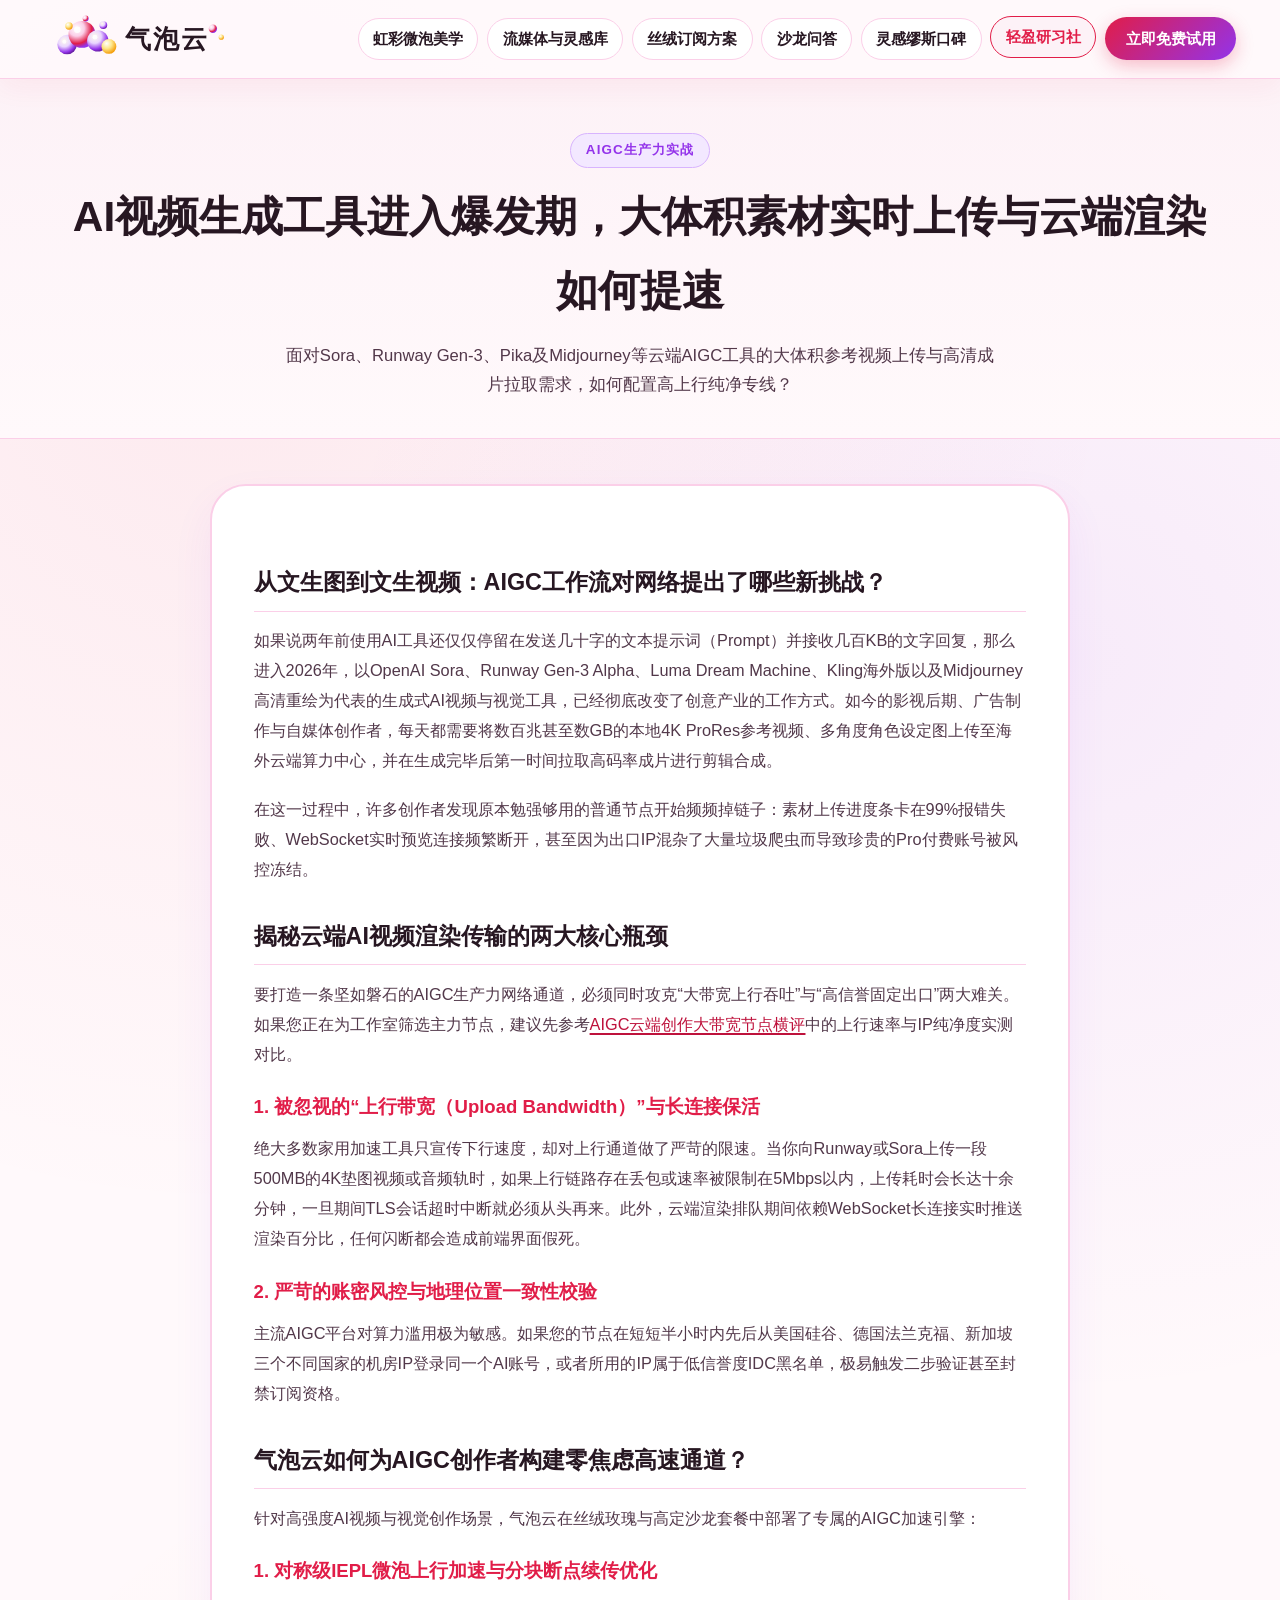
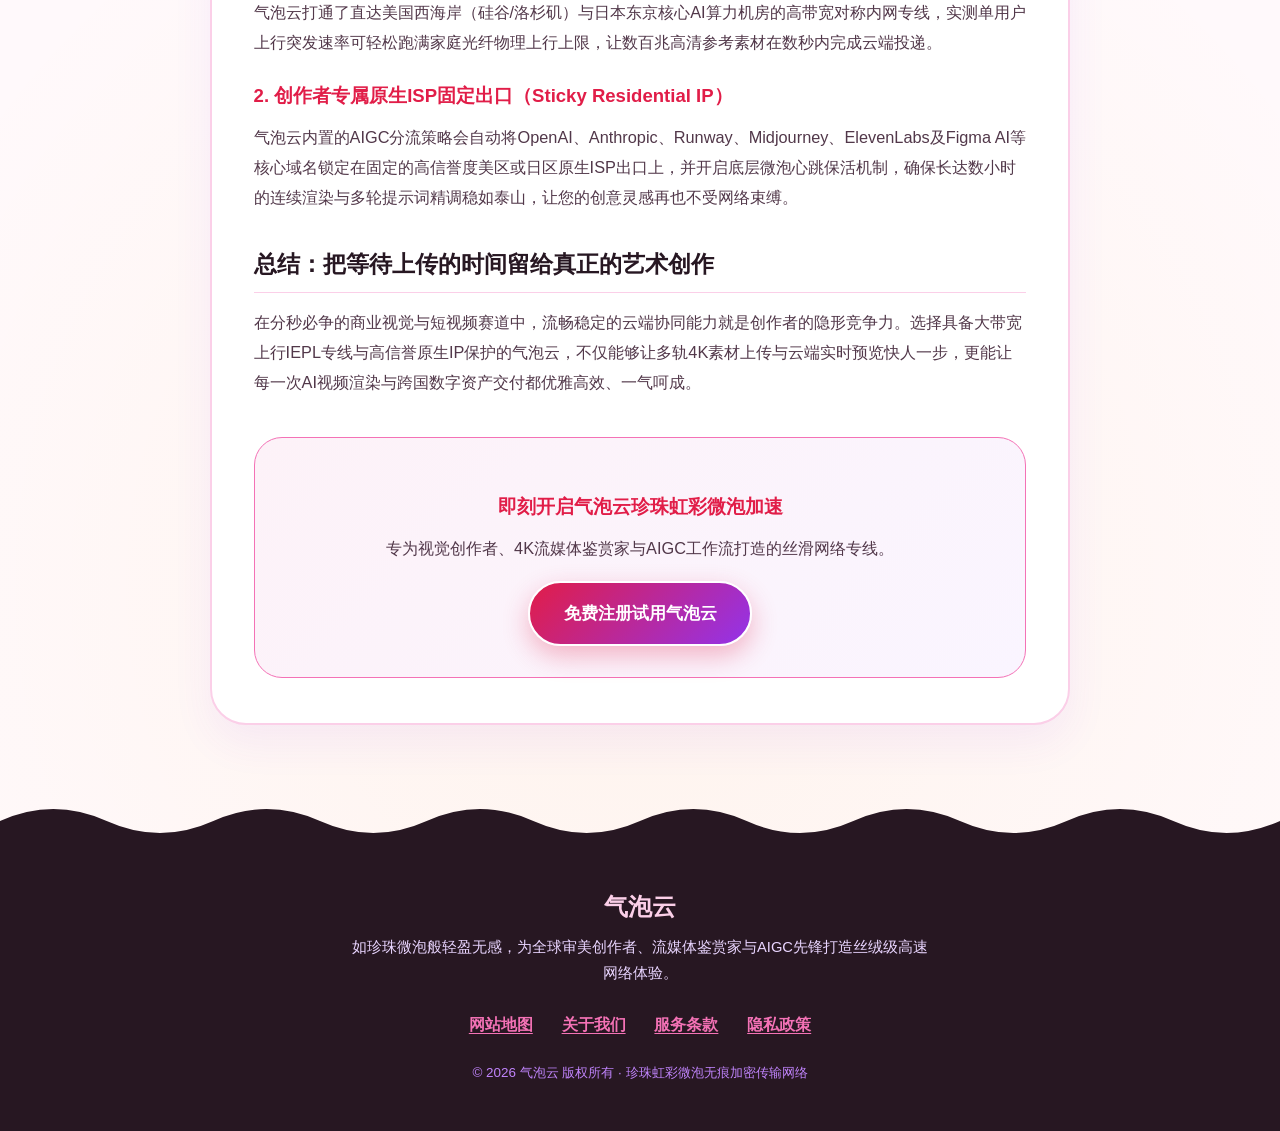
==== ai-video-generation-sora-runway-bandwidth.html @ 0fab16d0 "Deploy qipaoyun.makeup landing page" ====
<!DOCTYPE html>
<html lang="zh-CN">
<head>
  <meta charset="UTF-8">
  <meta name="viewport" content="width=device-width, initial-scale=1.0">
  <title>AI视频生成工具进入爆发期，大体积素材实时上传与云端渲染如何提速 - 气泡云</title>
  <meta name="description" content="面对Sora、Runway Gen-3、Pika及Midjourney等云端AIGC工具的大体积参考视频上传与高清成片拉取需求，如何配置高上行纯净专线？">
  <link rel="canonical" href="https://qipaoyun.makeup/ai-video-generation-sora-runway-bandwidth.html">
  <link rel="stylesheet" href="style.css">
</head>
<body>
  <header class="velvet-header">
  <div class="velvet-header-wrap">
    <a href="index.html" class="pearl-brand" aria-label="气泡云首页">
  <svg class="pearl-logo-svg" viewBox="0 0 215 56" width="205" height="52" role="img" aria-label="气泡云珍珠虹彩微泡皇冠云朵标志">
    <defs>
      <radialGradient id="pearlRose" cx="30%" cy="28%" r="72%">
        <stop offset="0%" stop-color="#FFFFFF"/>
        <stop offset="40%" stop-color="#FBCFE8"/>
        <stop offset="78%" stop-color="#E11D48"/>
        <stop offset="100%" stop-color="#9333EA"/>
      </radialGradient>
      <radialGradient id="pearlOrchid" cx="35%" cy="30%" r="70%">
        <stop offset="0%" stop-color="#FFFBEB"/>
        <stop offset="45%" stop-color="#E9D5FF"/>
        <stop offset="85%" stop-color="#9333EA"/>
        <stop offset="100%" stop-color="#6B21A8"/>
      </radialGradient>
      <radialGradient id="pearlGold" cx="35%" cy="30%" r="70%">
        <stop offset="0%" stop-color="#FFFFFF"/>
        <stop offset="50%" stop-color="#FDE68A"/>
        <stop offset="100%" stop-color="#F59E0B"/>
      </radialGradient>
    </defs>
    <!-- Iridescent Pearl Crown Cloud -->
    <circle cx="22" cy="34" r="10.5" fill="url(#pearlOrchid)"/>
    <circle cx="38" cy="23" r="14.5" fill="url(#pearlRose)"/>
    <circle cx="55" cy="30" r="11.5" fill="url(#pearlOrchid)"/>
    <circle cx="67" cy="36" r="8" fill="url(#pearlGold)"/>
    <!-- Floating crown pearls -->
    <circle class="pearl-float p1" cx="24" cy="14" r="4" fill="url(#pearlGold)"/>
    <circle class="pearl-float p2" cx="42" cy="6" r="3.2" fill="url(#pearlRose)"/>
    <circle class="pearl-float p3" cx="61" cy="13" r="4.2" fill="url(#pearlOrchid)"/>
    <!-- Specular highlights -->
    <circle cx="33" cy="18" r="3.5" fill="#FFFFFF" opacity="0.88"/>
    <circle cx="52" cy="26" r="2.6" fill="#FFFFFF" opacity="0.85"/>
    <circle cx="19" cy="31" r="2.2" fill="#FFFFFF" opacity="0.8"/>
    <!-- Brand Typography 气泡云 -->
    <text x="84" y="38" font-family="'PingFang SC', 'Songti SC', 'Microsoft YaHei', serif" font-size="28" font-weight="800" fill="#271722" letter-spacing="2.5">气泡云</text>
    <circle cx="179" cy="17" r="4.5" fill="url(#pearlRose)"/>
    <circle cx="188" cy="26" r="2.8" fill="url(#pearlGold)"/>
  </svg>
</a>
    <nav class="velvet-nav" aria-label="主导航">
      <a href="index.html#pearl-craft" class="velvet-nav-link">虹彩微泡美学</a>
      <a href="index.html#editorial-media" class="velvet-nav-link">流媒体与灵感库</a>
      <a href="index.html#pedestal-plans" class="velvet-nav-link">丝绒订阅方案</a>
      <a href="index.html#salon-faq" class="velvet-nav-link">沙龙问答</a>
      <a href="index.html#creator-voices" class="velvet-nav-link">灵感缪斯口碑</a>
      <a href="velvet-journal.html" class="velvet-nav-link is-current">轻盈研习社</a>
      <a href="https://ww012.twilightaff.com/#/?code=A56DH1Af" rel="nofollow" target="_blank" class="velvet-cta-pill">立即免费试用</a>
    </nav>
  </div>
</header>
  <main>
    <section class="velvet-subhero">
      <div class="velvet-container">
        <span class="editorial-sec-kicker">AIGC生产力实战</span>
        <h1>AI视频生成工具进入爆发期，大体积素材实时上传与云端渲染如何提速</h1>
        <p>面对Sora、Runway Gen-3、Pika及Midjourney等云端AIGC工具的大体积参考视频上传与高清成片拉取需求，如何配置高上行纯净专线？</p>
      </div>
    </section>
    <div class="velvet-container">
      <article class="velvet-prose">
        
<h2>从文生图到文生视频：AIGC工作流对网络提出了哪些新挑战？</h2>
<p>如果说两年前使用AI工具还仅仅停留在发送几十字的文本提示词（Prompt）并接收几百KB的文字回复，那么进入2026年，以OpenAI Sora、Runway Gen-3 Alpha、Luma Dream Machine、Kling海外版以及Midjourney高清重绘为代表的生成式AI视频与视觉工具，已经彻底改变了创意产业的工作方式。如今的影视后期、广告制作与自媒体创作者，每天都需要将数百兆甚至数GB的本地4K ProRes参考视频、多角度角色设定图上传至海外云端算力中心，并在生成完毕后第一时间拉取高码率成片进行剪辑合成。</p>
<p>在这一过程中，许多创作者发现原本勉强够用的普通节点开始频频掉链子：素材上传进度条卡在99%报错失败、WebSocket实时预览连接频繁断开，甚至因为出口IP混杂了大量垃圾爬虫而导致珍贵的Pro付费账号被风控冻结。</p>

<h2>揭秘云端AI视频渲染传输的两大核心瓶颈</h2>
<p>要打造一条坚如磐石的AIGC生产力网络通道，必须同时攻克“大带宽上行吞吐”与“高信誉固定出口”两大难关。如果您正在为工作室筛选主力节点，建议先参考<a href="https://tizilab.net/" target="_blank">AIGC云端创作大带宽节点横评</a>中的上行速率与IP纯净度实测对比。</p>

<h3>1. 被忽视的“上行带宽（Upload Bandwidth）”与长连接保活</h3>
<p>绝大多数家用加速工具只宣传下行速度，却对上行通道做了严苛的限速。当你向Runway或Sora上传一段500MB的4K垫图视频或音频轨时，如果上行链路存在丢包或速率被限制在5Mbps以内，上传耗时会长达十余分钟，一旦期间TLS会话超时中断就必须从头再来。此外，云端渲染排队期间依赖WebSocket长连接实时推送渲染百分比，任何闪断都会造成前端界面假死。</p>

<h3>2. 严苛的账密风控与地理位置一致性校验</h3>
<p>主流AIGC平台对算力滥用极为敏感。如果您的节点在短短半小时内先后从美国硅谷、德国法兰克福、新加坡三个不同国家的机房IP登录同一个AI账号，或者所用的IP属于低信誉度IDC黑名单，极易触发二步验证甚至封禁订阅资格。</p>

<h2>气泡云如何为AIGC创作者构建零焦虑高速通道？</h2>
<p>针对高强度AI视频与视觉创作场景，气泡云在丝绒玫瑰与高定沙龙套餐中部署了专属的AIGC加速引擎：</p>

<h3>1. 对称级IEPL微泡上行加速与分块断点续传优化</h3>
<p>气泡云打通了直达美国西海岸（硅谷/洛杉矶）与日本东京核心AI算力机房的高带宽对称内网专线，实测单用户上行突发速率可轻松跑满家庭光纤物理上行上限，让数百兆高清参考素材在数秒内完成云端投递。</p>

<h3>2. 创作者专属原生ISP固定出口（Sticky Residential IP）</h3>
<p>气泡云内置的AIGC分流策略会自动将OpenAI、Anthropic、Runway、Midjourney、ElevenLabs及Figma AI等核心域名锁定在固定的高信誉度美区或日区原生ISP出口上，并开启底层微泡心跳保活机制，确保长达数小时的连续渲染与多轮提示词精调稳如泰山，让您的创意灵感再也不受网络束缚。</p>

<h2>总结：把等待上传的时间留给真正的艺术创作</h2>
<p>在分秒必争的商业视觉与短视频赛道中，流畅稳定的云端协同能力就是创作者的隐形竞争力。选择具备大带宽上行IEPL专线与高信誉原生IP保护的气泡云，不仅能够让多轨4K素材上传与云端实时预览快人一步，更能让每一次AI视频渲染与跨国数字资产交付都优雅高效、一气呵成。</p>

        <div class="velvet-cta-box">
          <h3>即刻开启气泡云珍珠虹彩微泡加速</h3>
          <p>专为视觉创作者、4K流媒体鉴赏家与AIGC工作流打造的丝滑网络专线。</p>
          <a href="https://ww012.twilightaff.com/#/?code=A56DH1Af" rel="nofollow" target="_blank" class="btn-velvet-primary">免费注册试用气泡云</a>
        </div>
      </article>
    </div>
  </main>
  <footer class="velvet-footer">
  <div class="scallop-pearl-divider" aria-hidden="true">
    <svg viewBox="0 0 1440 56" preserveAspectRatio="none">
      <path d="M0,56 L0,28 Q60,0 120,28 T240,28 T360,28 T480,28 T600,28 T720,28 T840,28 T960,28 T1080,28 T1200,28 T1320,28 T1440,28 L1440,56 Z" fill="#271722"/>
    </svg>
  </div>
  <div class="velvet-footer-inner">
    <div class="velvet-container">
      <div class="footer-editorial-head">
        <span class="footer-logo-name">气泡云</span>
        <p class="footer-motto">如珍珠微泡般轻盈无感，为全球审美创作者、流媒体鉴赏家与AIGC先锋打造丝绒级高速网络体验。</p>
      </div>
      <nav class="footer-legal-nav" aria-label="底部合规链接">
        <a href="sitemap.html">网站地图</a>
        <a href="about.html">关于我们</a>
        <a href="terms.html">服务条款</a>
        <a href="privacy.html">隐私政策</a>
      </nav>
      <p class="footer-copyright">© 2026 气泡云 版权所有 · 珍珠虹彩微泡无痕加密传输网络</p>
    </div>
  </div>
</footer>
</body>
</html>
---- style.css ----
/* 气泡云 qipaoyun.makeup — 珍珠虹彩微泡与丝绒玫瑰轻奢画报风格 (Iridescent Pearl Bubbles & Rose Velvet Editorial) */
:root {
  --bg-blush: #FFF9FB;
  --bg-petal: #FDF2F7;
  --bg-card: #FFFFFF;
  --rose-velvet: #E11D48;
  --rose-soft: #FB7185;
  --orchid-plum: #9333EA;
  --champagne-gold: #F59E0B;
  --ink-plum: #271722;
  --ink-berry: #52384A;
  --ink-whisper: #85687C;
  --border-pearl: #FBCFE8;
  --link-rose: #BE123C;
}

* {
  box-sizing: border-box;
  margin: 0;
  padding: 0;
}

html {
  scroll-behavior: smooth;
  font-size: 16px;
}

body {
  font-family: -apple-system, BlinkMacSystemFont, "PingFang SC", "Hiragino Sans GB", "Microsoft YaHei", sans-serif;
  background-color: var(--bg-blush);
  color: var(--ink-plum);
  line-height: 1.76;
  overflow-x: hidden;
  background-image:
    radial-gradient(circle at 18% 12%, rgba(225, 29, 72, 0.07) 0%, transparent 34%),
    radial-gradient(circle at 84% 24%, rgba(147, 51, 234, 0.07) 0%, transparent 32%),
    radial-gradient(circle at 50% 80%, rgba(245, 158, 11, 0.06) 0%, transparent 36%);
}

/* Prominent Hyperlink Color Consistency */
a,
a:link,
a:visited {
  color: var(--link-rose);
  text-decoration: underline;
  text-decoration-thickness: 1.5px;
  text-underline-offset: 3px;
  transition: color 0.22s ease, background-color 0.22s ease, transform 0.22s ease;
}

a:hover,
a:active {
  color: var(--orchid-plum);
}

/* Drifting Iridescent Pearl Bubbles Layer */
.pearl-drifters {
  position: fixed;
  inset: 0;
  pointer-events: none;
  z-index: 0;
  overflow: hidden;
}

.pearl-drifters i {
  position: absolute;
  border-radius: 50%;
  background: radial-gradient(circle at 30% 28%, rgba(255, 255, 255, 0.95) 0%, rgba(251, 207, 232, 0.45) 45%, rgba(147, 51, 234, 0.22) 80%, rgba(245, 158, 11, 0.28) 100%);
  border: 1px solid rgba(225, 29, 72, 0.28);
  box-shadow: inset 0 0 12px rgba(255, 255, 255, 0.8);
  animation: driftPearl ease-in-out infinite;
}

.pearl-drifters i:nth-child(1) { width: 42px; height: 42px; top: 14%; left: 6%; animation-duration: 9s; }
.pearl-drifters i:nth-child(2) { width: 24px; height: 24px; top: 36%; left: 91%; animation-duration: 7.5s; animation-delay: 1s; }
.pearl-drifters i:nth-child(3) { width: 54px; height: 54px; top: 68%; left: 8%; animation-duration: 11s; animation-delay: 2s; }
.pearl-drifters i:nth-child(4) { width: 30px; height: 30px; top: 82%; left: 88%; animation-duration: 8.5s; animation-delay: 1.5s; }
.pearl-drifters i:nth-child(5) { width: 20px; height: 20px; top: 22%; left: 78%; animation-duration: 6.8s; animation-delay: 0.5s; }

@keyframes driftPearl {
  0%, 100% { transform: translateY(0) translateX(0) scale(1); }
  50% { transform: translateY(-20px) translateX(8px) scale(1.07); }
}

.pearl-float {
  animation: crownBreath 3.2s ease-in-out infinite;
}
.pearl-float.p2 { animation-delay: 0.9s; }
.pearl-float.p3 { animation-delay: 1.8s; }

@keyframes crownBreath {
  0%, 100% { transform: translateY(0); }
  50% { transform: translateY(-4px); }
}

/* Header & Navigation */
.velvet-header {
  position: sticky;
  top: 0;
  z-index: 100;
  background: rgba(255, 249, 251, 0.94);
  border-bottom: 1.5px solid var(--border-pearl);
  box-shadow: 0 8px 28px rgba(225, 29, 72, 0.06);
}

.velvet-header-wrap {
  max-width: 1240px;
  margin: 0 auto;
  padding: 0.8rem 1.5rem;
  display: flex;
  align-items: center;
  justify-content: space-between;
  gap: 1rem;
  flex-wrap: wrap;
}

.pearl-brand,
.pearl-brand:link,
.pearl-brand:visited {
  text-decoration: none;
  display: inline-flex;
  align-items: center;
}

.velvet-nav {
  display: flex;
  align-items: center;
  gap: 0.55rem;
  flex-wrap: wrap;
}

.velvet-nav-link,
.velvet-nav-link:link,
.velvet-nav-link:visited {
  color: var(--ink-plum);
  text-decoration: none;
  font-weight: 600;
  font-size: 0.94rem;
  padding: 0.44rem 0.9rem;
  border-radius: 999px;
  background: #FFFFFF;
  border: 1px solid var(--border-pearl);
  transition: all 0.22s ease;
}

.velvet-nav-link:hover,
.velvet-nav-link.is-current {
  background: var(--bg-petal);
  color: var(--rose-velvet);
  border-color: var(--rose-velvet);
  transform: translateY(-2px);
}

.velvet-cta-pill,
.velvet-cta-pill:link,
.velvet-cta-pill:visited {
  background: linear-gradient(135deg, #E11D48 0%, #9333EA 100%);
  color: #FFFFFF;
  text-decoration: none;
  font-weight: 700;
  font-size: 0.94rem;
  padding: 0.52rem 1.28rem;
  border-radius: 999px;
  box-shadow: 0 6px 18px rgba(225, 29, 72, 0.28);
}

.velvet-cta-pill:hover {
  transform: translateY(-2px);
  box-shadow: 0 8px 22px rgba(147, 51, 234, 0.36);
  color: #FFFFFF;
}

main {
  position: relative;
  z-index: 1;
}

.velvet-container {
  max-width: 1200px;
  margin: 0 auto;
  padding: 0 1.5rem;
}

/* Centered Editorial Hero + Wide Iridescent Optical Bubble Theatre Below */
.editorial-hero {
  padding: 4rem 0 3.6rem;
  text-align: center;
}

.editorial-badge {
  display: inline-flex;
  align-items: center;
  gap: 0.6rem;
  padding: 0.4rem 1.15rem;
  border-radius: 999px;
  background: linear-gradient(90deg, #FDF2F8, #FAF5FF, #FFFBEB);
  border: 1.5px solid #F472B6;
  color: var(--rose-velvet);
  font-weight: 700;
  font-size: 0.88rem;
  margin-bottom: 1.3rem;
}

.editorial-badge-pearl {
  width: 10px;
  height: 10px;
  border-radius: 50%;
  background: radial-gradient(circle at 30% 30%, #FFF, #E11D48);
}

.editorial-h1 {
  font-size: clamp(2.15rem, 4.2vw, 3.5rem);
  font-weight: 900;
  line-height: 1.2;
  max-width: 920px;
  margin: 0 auto 1.25rem;
  color: var(--ink-plum);
  letter-spacing: -0.015em;
}

.editorial-h1 .pearl-gradient-text {
  background: linear-gradient(125deg, #E11D48 0%, #9333EA 55%, #D97706 100%);
  -webkit-background-clip: text;
  -webkit-text-fill-color: transparent;
}

.editorial-lead {
  font-size: 1.12rem;
  color: var(--ink-berry);
  max-width: 740px;
  margin: 0 auto 2rem;
}

.editorial-cta-row {
  display: flex;
  justify-content: center;
  flex-wrap: wrap;
  gap: 1.1rem;
  margin-bottom: 2.8rem;
}

.btn-velvet-primary,
.btn-velvet-primary:link,
.btn-velvet-primary:visited {
  display: inline-flex;
  align-items: center;
  justify-content: center;
  padding: 0.98rem 2.1rem;
  border-radius: 999px;
  background: linear-gradient(135deg, #E11D48 0%, #9333EA 100%);
  color: #FFFFFF;
  font-weight: 800;
  font-size: 1.06rem;
  text-decoration: none;
  box-shadow: 0 10px 26px rgba(225, 29, 72, 0.30);
  border: 2px solid #FFFFFF;
}

.btn-velvet-primary:hover {
  transform: translateY(-3px);
  box-shadow: 0 14px 32px rgba(147, 51, 234, 0.38);
  color: #FFFFFF;
}

.btn-velvet-pbn,
.btn-velvet-pbn:link,
.btn-velvet-pbn:visited {
  display: inline-flex;
  align-items: center;
  justify-content: center;
  padding: 0.98rem 1.85rem;
  border-radius: 999px;
  background: #FFFFFF;
  color: var(--rose-velvet);
  font-weight: 800;
  font-size: 1.04rem;
  text-decoration: none;
  border: 2px solid var(--rose-velvet);
  box-shadow: 0 8px 20px rgba(225, 29, 72, 0.12);
}

.btn-velvet-pbn:hover {
  background: var(--bg-petal);
  color: var(--orchid-plum);
  border-color: var(--orchid-plum);
  transform: translateY(-3px);
}

/* Wide Iridescent Optical Bubble Theatre Stage */
.optical-bubble-stage {
  max-width: 1060px;
  margin: 0 auto;
  background: linear-gradient(145deg, #FFFFFF 0%, #FDF2F8 48%, #FAF5FF 100%);
  border: 2px solid var(--border-pearl);
  border-radius: 42px;
  padding: 1.6rem;
  box-shadow: 0 24px 60px rgba(147, 51, 234, 0.11), inset 0 0 0 2px #FFFFFF;
}

.theatre-svg {
  width: 100%;
  height: auto;
  display: block;
}

.orb-breathe-a {
  animation: orbFloatA 6s ease-in-out infinite;
}
.orb-breathe-b {
  animation: orbFloatB 7.2s ease-in-out infinite;
}
.orb-breathe-c {
  animation: orbFloatC 5.4s ease-in-out infinite;
}

@keyframes orbFloatA {
  0%, 100% { transform: translateY(0px) scale(1); }
  50% { transform: translateY(-14px) scale(1.04); }
}
@keyframes orbFloatB {
  0%, 100% { transform: translateY(0px) translateX(0px); }
  50% { transform: translateY(12px) translateX(-8px); }
}
@keyframes orbFloatC {
  0%, 100% { transform: translateY(0px) scale(0.97); }
  50% { transform: translateY(-16px) scale(1.05); }
}

/* Section Layout */
.velvet-section {
  padding: 4.6rem 0;
}

.velvet-section-tinted {
  background: var(--bg-petal);
  border-top: 1.5px solid var(--border-pearl);
  border-bottom: 1.5px solid var(--border-pearl);
}

.editorial-sec-head {
  text-align: center;
  max-width: 740px;
  margin: 0 auto 3.2rem;
}

.editorial-sec-kicker {
  display: inline-block;
  font-size: 0.84rem;
  font-weight: 800;
  letter-spacing: 0.08em;
  color: var(--orchid-plum);
  background: #F3E8FF;
  padding: 0.28rem 0.95rem;
  border-radius: 999px;
  border: 1px solid #D8B4FE;
  margin-bottom: 0.75rem;
}

.editorial-sec-title {
  font-size: clamp(1.75rem, 3vw, 2.4rem);
  font-weight: 900;
  color: var(--ink-plum);
  margin-bottom: 0.8rem;
}

.editorial-sec-sub {
  color: var(--ink-berry);
  font-size: 1.04rem;
}

/* 4-Card Gallery Advantages (Vanity-Mirror Rounded Cards) */
.gallery-4-grid {
  display: grid;
  grid-template-columns: repeat(4, 1fr);
  gap: 1.5rem;
}

.vanity-mirror-card {
  background: #FFFFFF;
  border: 2px solid var(--border-pearl);
  border-radius: 999px 999px 36px 36px;
  padding: 2.4rem 1.5rem 2rem;
  text-align: center;
  box-shadow: 0 14px 32px rgba(225, 29, 72, 0.07);
  transition: transform 0.26s ease, border-color 0.26s ease;
}

.vanity-mirror-card:hover {
  transform: translateY(-8px);
  border-color: var(--rose-velvet);
}

.pearl-icon-halo {
  width: 72px;
  height: 72px;
  margin: 0 auto 1.2rem;
  border-radius: 50%;
  background: radial-gradient(circle at 30% 30%, #FFFFFF, #FCE7F3 60%, #E9D5FF 100%);
  border: 1.5px solid #F472B6;
  display: flex;
  align-items: center;
  justify-content: center;
  box-shadow: 0 8px 18px rgba(225, 29, 72, 0.14);
}

.vanity-mirror-card h3 {
  font-size: 1.2rem;
  font-weight: 800;
  color: var(--ink-plum);
  margin-bottom: 0.7rem;
}

.vanity-mirror-card p {
  font-size: 0.93rem;
  color: var(--ink-berry);
}

/* Horizontal Ribbon Streaming & AI Support Cards (3 Horizontal Editorial Cards) */
.ribbon-stack {
  display: flex;
  flex-direction: column;
  gap: 1.45rem;
}

.ribbon-media-card {
  background: #FFFFFF;
  border: 1.5px solid var(--border-pearl);
  border-radius: 32px;
  padding: 1.8rem 2.2rem;
  display: grid;
  grid-template-columns: 84px 1fr auto;
  align-items: center;
  gap: 1.8rem;
  box-shadow: 0 12px 28px rgba(147, 51, 234, 0.06);
  transition: transform 0.22s ease, border-color 0.22s ease;
}

.ribbon-media-card:hover {
  transform: translateX(6px);
  border-color: var(--orchid-plum);
}

.ribbon-bubble-emblem {
  width: 78px;
  height: 78px;
  border-radius: 50%;
  background: radial-gradient(circle at 30% 25%, #FFFFFF, #FBCFE8 55%, #C084FC 100%);
  display: flex;
  align-items: center;
  justify-content: center;
  border: 2px solid #FFFFFF;
  box-shadow: 0 8px 20px rgba(147, 51, 234, 0.18);
}

.ribbon-media-body h3 {
  font-size: 1.3rem;
  font-weight: 800;
  color: var(--ink-plum);
  margin-bottom: 0.45rem;
}

.ribbon-media-body p {
  color: var(--ink-berry);
  font-size: 0.97rem;
}

.ribbon-status-pill {
  background: #FDF2F8;
  color: var(--rose-velvet);
  border: 1px solid #F472B6;
  padding: 0.45rem 1.05rem;
  border-radius: 999px;
  font-weight: 800;
  font-size: 0.85rem;
  white-space: nowrap;
}

/* 3-Column Pedestal Pricing Cards */
.pedestal-pricing-grid {
  display: grid;
  grid-template-columns: repeat(3, 1fr);
  gap: 2rem;
  align-items: stretch;
}

.pedestal-card {
  background: #FFFFFF;
  border: 2px solid var(--border-pearl);
  border-radius: 36px;
  padding: 2.4rem 2rem;
  display: flex;
  flex-direction: column;
  justify-content: space-between;
  position: relative;
  box-shadow: 0 16px 36px rgba(225, 29, 72, 0.07);
}

.pedestal-card.featured-pearl {
  background: linear-gradient(180deg, #FFF5F8 0%, #FFFFFF 100%);
  border: 2.5px solid var(--rose-velvet);
  transform: translateY(-12px);
  box-shadow: 0 22px 48px rgba(225, 29, 72, 0.18);
}

.pearl-crown-tag {
  position: absolute;
  top: -15px;
  left: 50%;
  transform: translateX(-50%);
  background: linear-gradient(90deg, #E11D48, #9333EA);
  color: #FFFFFF;
  font-size: 0.82rem;
  font-weight: 800;
  padding: 0.32rem 1.2rem;
  border-radius: 999px;
  white-space: nowrap;
}

.pedestal-title {
  font-size: 1.38rem;
  font-weight: 900;
  color: var(--ink-plum);
  margin-bottom: 0.35rem;
}

.pedestal-sub {
  font-size: 0.9rem;
  color: var(--ink-whisper);
  margin-bottom: 1.4rem;
}

.pedestal-price {
  padding: 1.1rem;
  border-radius: 24px;
  background: var(--bg-blush);
  border: 1px solid var(--border-pearl);
  margin-bottom: 1.6rem;
  display: flex;
  align-items: baseline;
  justify-content: center;
  gap: 0.25rem;
}

.pedestal-price .yen {
  font-size: 1.2rem;
  font-weight: 800;
  color: var(--rose-velvet);
}

.pedestal-price .num {
  font-size: 2.6rem;
  font-weight: 900;
  color: var(--ink-plum);
  line-height: 1;
}

.pedestal-price .unit {
  font-size: 0.9rem;
  color: var(--ink-whisper);
}

.pedestal-list {
  list-style: none;
  margin-bottom: 2rem;
  display: flex;
  flex-direction: column;
  gap: 0.82rem;
}

.pedestal-list li {
  display: flex;
  align-items: center;
  gap: 0.65rem;
  font-size: 0.95rem;
  color: var(--ink-berry);
}

.pearl-dot-svg {
  width: 18px;
  height: 18px;
  flex-shrink: 0;
}

.pedestal-btn,
.pedestal-btn:link,
.pedestal-btn:visited {
  display: block;
  text-align: center;
  padding: 0.92rem 1.4rem;
  border-radius: 999px;
  background: var(--bg-petal);
  color: var(--rose-velvet);
  border: 1.5px solid var(--rose-velvet);
  font-weight: 800;
  text-decoration: none;
}

.pedestal-card.featured-pearl .pedestal-btn {
  background: linear-gradient(135deg, #E11D48 0%, #9333EA 100%);
  color: #FFFFFF;
  border: none;
}

.pedestal-btn:hover {
  transform: translateY(-2px);
  box-shadow: 0 8px 20px rgba(225, 29, 72, 0.22);
}

/* Two-Column Editorial FAQ */
.salon-faq-grid {
  display: grid;
  grid-template-columns: repeat(2, 1fr);
  gap: 1.6rem;
}

.salon-faq-card {
  background: #FFFFFF;
  border: 1.5px solid var(--border-pearl);
  border-radius: 28px;
  padding: 1.8rem;
  box-shadow: 0 10px 24px rgba(147, 51, 234, 0.05);
}

.salon-faq-card h3 {
  font-size: 1.14rem;
  font-weight: 800;
  color: var(--ink-plum);
  margin-bottom: 0.65rem;
  display: flex;
  align-items: center;
  gap: 0.6rem;
}

.pearl-q-icon {
  width: 26px;
  height: 26px;
  border-radius: 50%;
  background: linear-gradient(135deg, #E11D48, #9333EA);
  color: #FFFFFF;
  font-size: 0.8rem;
  font-weight: 800;
  display: inline-flex;
  align-items: center;
  justify-content: center;
  flex-shrink: 0;
}

.salon-faq-card p {
  font-size: 0.95rem;
  color: var(--ink-berry);
}

/* Portrait User Stories (4 Cards) */
.muse-voices-grid {
  display: grid;
  grid-template-columns: repeat(4, 1fr);
  gap: 1.4rem;
}

.muse-card {
  background: #FFFFFF;
  border: 1.5px solid var(--border-pearl);
  border-radius: 30px;
  padding: 1.7rem 1.45rem;
  display: flex;
  flex-direction: column;
  justify-content: space-between;
  gap: 1.2rem;
  box-shadow: 0 10px 24px rgba(225, 29, 72, 0.06);
}

.muse-text {
  font-size: 0.94rem;
  color: var(--ink-berry);
}

.muse-author {
  display: flex;
  align-items: center;
  gap: 0.75rem;
  padding-top: 0.9rem;
  border-top: 1px dashed var(--border-pearl);
}

.muse-avatar {
  width: 42px;
  height: 42px;
  border-radius: 50%;
  background: radial-gradient(circle at 30% 30%, #FFF, #F472B6, #9333EA);
  color: #FFFFFF;
  font-weight: 800;
  display: flex;
  align-items: center;
  justify-content: center;
}

.muse-info strong {
  display: block;
  font-size: 0.92rem;
  color: var(--ink-plum);
}

.muse-info span {
  font-size: 0.8rem;
  color: var(--ink-whisper);
}

/* Subpages & Hub Cards */
.velvet-subhero {
  padding: 3.4rem 0 2.4rem;
  text-align: center;
  background: linear-gradient(180deg, #FDF2F7 0%, #FFF9FB 100%);
  border-bottom: 1.5px solid var(--border-pearl);
}

.velvet-subhero h1 {
  font-size: clamp(1.85rem, 3.4vw, 2.65rem);
  font-weight: 900;
  color: var(--ink-plum);
  margin-bottom: 0.75rem;
}

.velvet-subhero p {
  max-width: 720px;
  margin: 0 auto;
  color: var(--ink-berry);
  font-size: 1.04rem;
}

.journal-cards-grid {
  display: grid;
  grid-template-columns: repeat(3, 1fr);
  gap: 1.85rem;
  padding: 3.5rem 0;
}

.journal-card {
  background: #FFFFFF;
  border: 2px solid var(--border-pearl);
  border-radius: 32px;
  padding: 1.9rem;
  display: flex;
  flex-direction: column;
  justify-content: space-between;
  box-shadow: 0 14px 30px rgba(225, 29, 72, 0.06);
  transition: transform 0.24s ease, border-color 0.24s ease;
}

.journal-card:hover {
  transform: translateY(-6px);
  border-color: var(--rose-velvet);
}

.journal-pill {
  display: inline-block;
  align-self: flex-start;
  background: #FDF2F8;
  color: var(--rose-velvet);
  border: 1px solid #F472B6;
  font-size: 0.78rem;
  font-weight: 800;
  padding: 0.24rem 0.8rem;
  border-radius: 999px;
  margin-bottom: 0.9rem;
}

.journal-card h2 {
  font-size: 1.2rem;
  line-height: 1.42;
  margin-bottom: 0.8rem;
}

.journal-card h2 a,
.journal-card h2 a:link,
.journal-card h2 a:visited {
  color: var(--ink-plum);
  text-decoration: none;
}

.journal-card h2 a:hover {
  color: var(--link-rose);
}

.journal-card p {
  font-size: 0.93rem;
  color: var(--ink-berry);
  margin-bottom: 1.3rem;
}

.journal-more,
.journal-more:link,
.journal-more:visited {
  font-weight: 800;
  font-size: 0.92rem;
  color: var(--link-rose);
}

.velvet-prose {
  max-width: 860px;
  margin: 2.8rem auto 4.5rem;
  background: #FFFFFF;
  border: 2px solid var(--border-pearl);
  border-radius: 36px;
  padding: 2.8rem 2.6rem;
  box-shadow: 0 18px 42px rgba(147, 51, 234, 0.07);
}

.velvet-prose h2 {
  font-size: 1.46rem;
  font-weight: 900;
  color: var(--ink-plum);
  margin: 2rem 0 0.85rem;
  padding-bottom: 0.45rem;
  border-bottom: 1.5px solid var(--border-pearl);
}

.velvet-prose h3 {
  font-size: 1.16rem;
  font-weight: 800;
  color: var(--rose-velvet);
  margin: 1.4rem 0 0.6rem;
}

.velvet-prose p {
  margin-bottom: 1.15rem;
  color: var(--ink-berry);
  font-size: 1.02rem;
  line-height: 1.84;
}

.velvet-prose ul {
  margin: 0.8rem 0 1.4rem 1.4rem;
  color: var(--ink-berry);
}

.velvet-prose li {
  margin-bottom: 0.5rem;
}

.velvet-cta-box {
  margin-top: 2.5rem;
  padding: 1.9rem;
  border-radius: 28px;
  background: linear-gradient(135deg, #FDF2F8 0%, #FAF5FF 100%);
  border: 1.5px solid #F472B6;
  text-align: center;
}

/* Footer */
.velvet-footer {
  margin-top: 2rem;
  position: relative;
  z-index: 1;
}

.scallop-pearl-divider svg {
  width: 100%;
  height: 48px;
  display: block;
}

.velvet-footer-inner {
  background: #271722;
  color: #FCE7F3;
  padding: 2.6rem 0 2.9rem;
  text-align: center;
}

.footer-logo-name {
  font-size: 1.5rem;
  font-weight: 900;
  color: #FBCFE8;
  display: block;
  margin-bottom: 0.4rem;
}

.footer-motto {
  color: #E9D5FF;
  font-size: 0.92rem;
  max-width: 580px;
  margin: 0 auto 1.5rem;
}

.footer-legal-nav {
  display: flex;
  justify-content: center;
  flex-wrap: wrap;
  gap: 1.8rem;
  margin-bottom: 1.4rem;
}

.footer-legal-nav a,
.footer-legal-nav a:link,
.footer-legal-nav a:visited {
  color: #F472B6;
  font-weight: 700;
  font-size: 0.98rem;
  text-decoration: underline;
}

.footer-legal-nav a:hover {
  color: #FDE68A;
}

.footer-copyright {
  font-size: 0.84rem;
  color: #C084FC;
}

/* Responsive Media Queries — Mobile Navigation Always Visible */
@media (max-width: 980px) {
  .gallery-4-grid,
  .muse-voices-grid {
    grid-template-columns: repeat(2, 1fr);
  }
  .pedestal-pricing-grid,
  .salon-faq-grid,
  .journal-cards-grid {
    grid-template-columns: 1fr;
  }
  .pedestal-card.featured-pearl {
    transform: none;
  }
  .ribbon-media-card {
    grid-template-columns: 1fr;
    text-align: center;
    justify-items: center;
  }
}

@media (max-width: 768px) {
  .velvet-header-wrap {
    flex-direction: column;
    align-items: center;
    padding: 0.75rem 1rem;
  }
  .velvet-nav {
    display: flex !important;
    flex-wrap: wrap;
    justify-content: center;
    width: 100%;
    gap: 0.45rem;
  }
  .velvet-nav-link,
  .velvet-nav-link:link,
  .velvet-nav-link:visited {
    font-size: 0.86rem;
    padding: 0.38rem 0.72rem;
  }
  .velvet-cta-pill,
  .velvet-cta-pill:link,
  .velvet-cta-pill:visited {
    font-size: 0.88rem;
    padding: 0.45rem 1.05rem;
  }
  .gallery-4-grid,
  .muse-voices-grid {
    grid-template-columns: 1fr;
  }
  .editorial-cta-row {
    flex-direction: column;
  }
  .btn-velvet-primary,
  .btn-velvet-pbn {
    width: 100%;
  }
  .velvet-prose {
    padding: 1.65rem 1.25rem;
    margin: 1.5rem 1rem 3rem;
  }
}
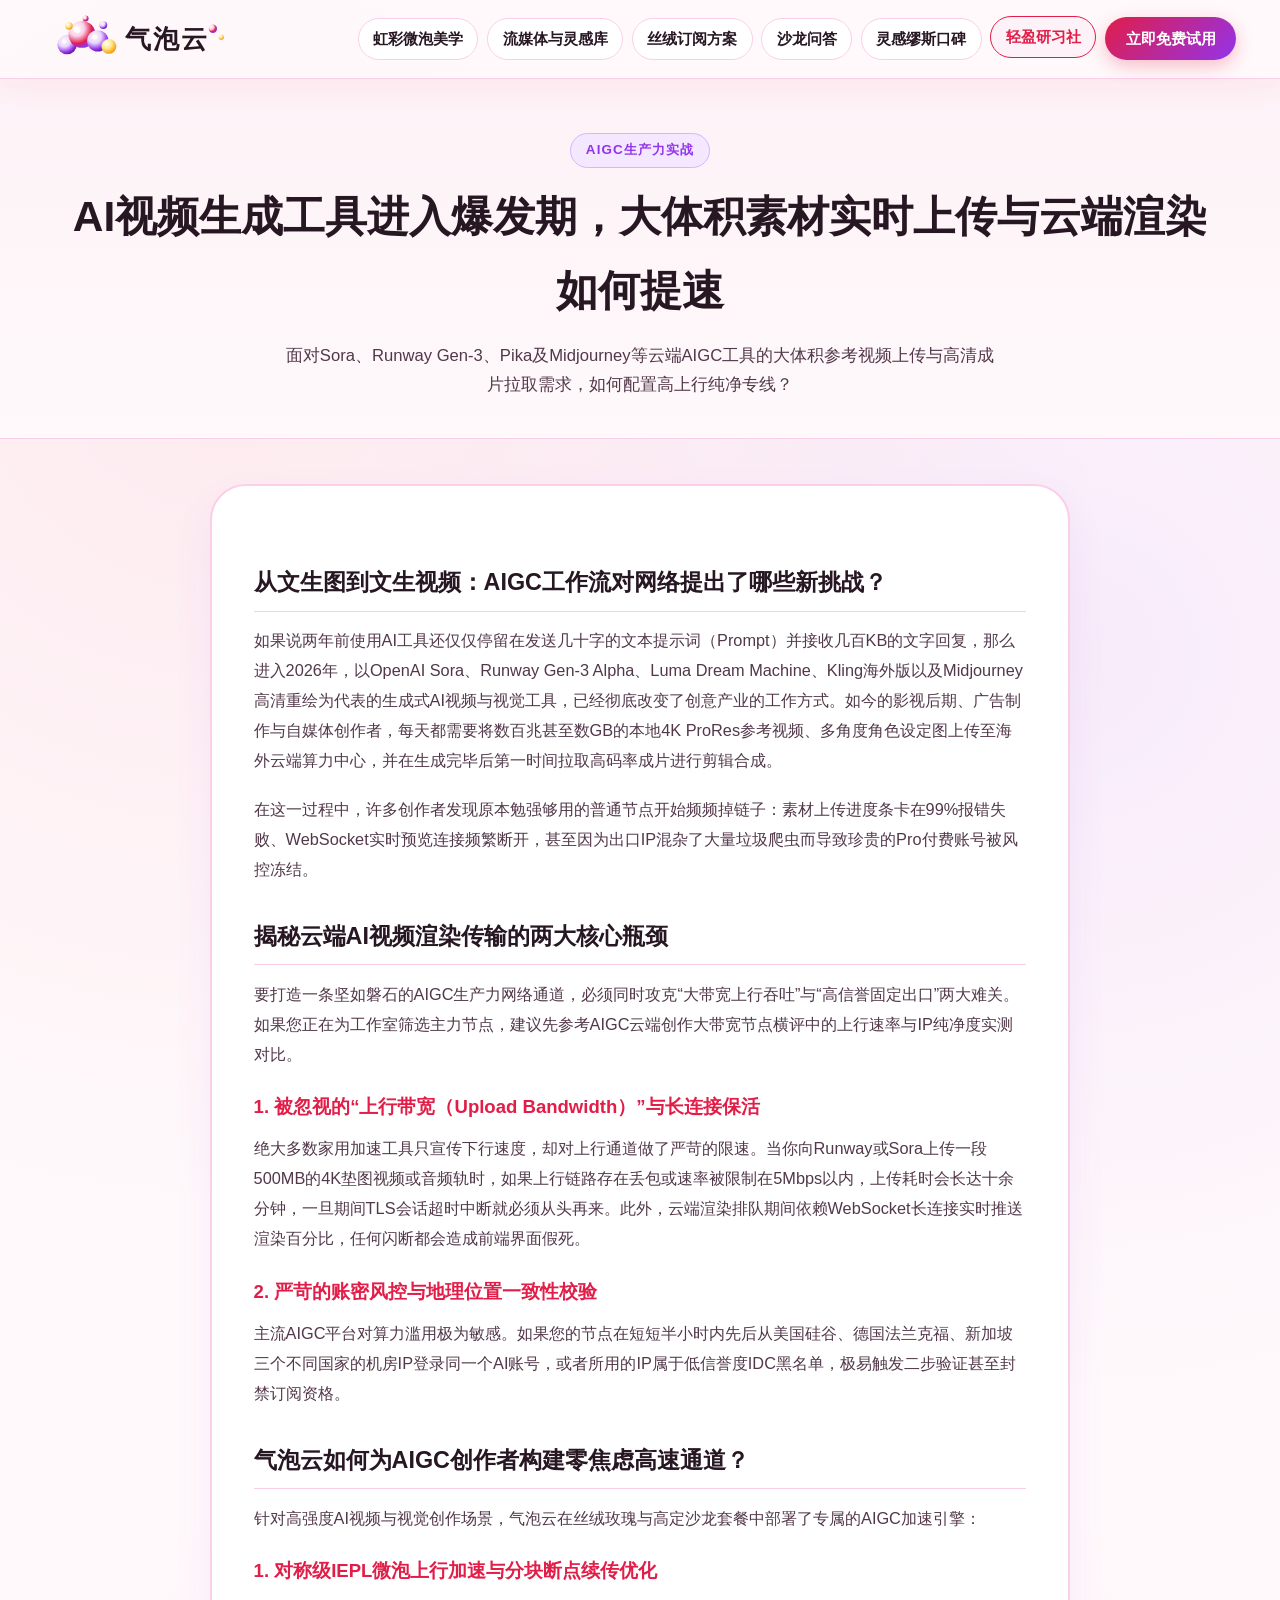
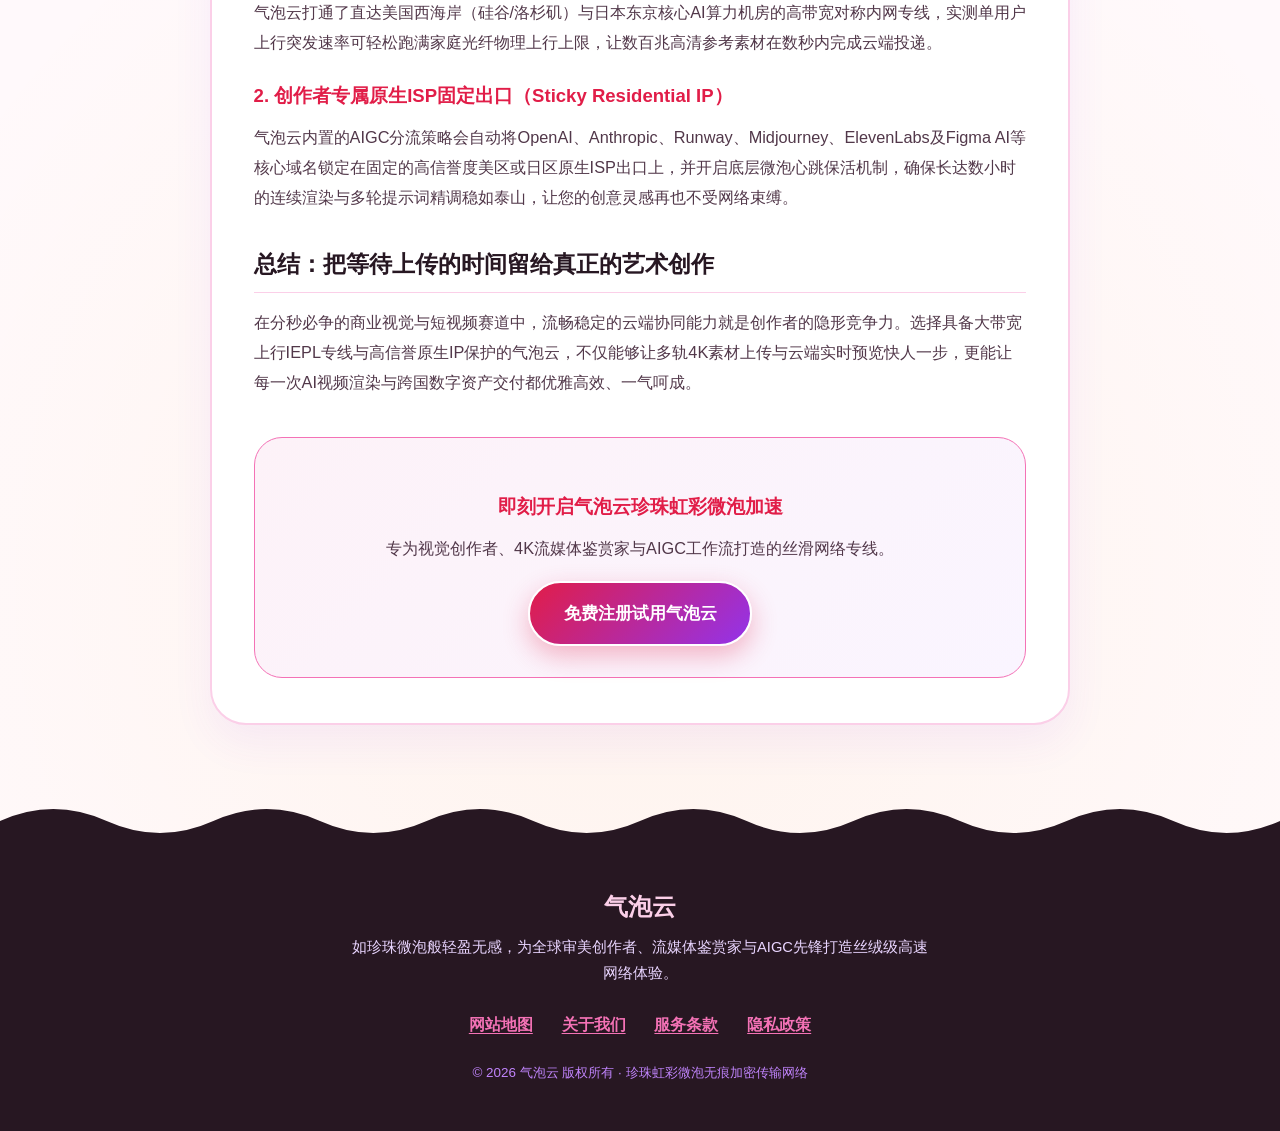
==== commit ea0d096c: "fix: remove external blog links, desensitize subscription terms, and align official landing page sty" ====
--- a/ai-video-generation-sora-runway-bandwidth.html
+++ b/ai-video-generation-sora-runway-bandwidth.html
@@ -78,7 +78,7 @@
 <p>在这一过程中，许多创作者发现原本勉强够用的普通节点开始频频掉链子：素材上传进度条卡在99%报错失败、WebSocket实时预览连接频繁断开，甚至因为出口IP混杂了大量垃圾爬虫而导致珍贵的Pro付费账号被风控冻结。</p>
 
 <h2>揭秘云端AI视频渲染传输的两大核心瓶颈</h2>
-<p>要打造一条坚如磐石的AIGC生产力网络通道，必须同时攻克“大带宽上行吞吐”与“高信誉固定出口”两大难关。如果您正在为工作室筛选主力节点，建议先参考<a href="https://tizilab.net/" target="_blank">AIGC云端创作大带宽节点横评</a>中的上行速率与IP纯净度实测对比。</p>
+<p>要打造一条坚如磐石的AIGC生产力网络通道，必须同时攻克“大带宽上行吞吐”与“高信誉固定出口”两大难关。如果您正在为工作室筛选主力节点，建议先参考AIGC云端创作大带宽节点横评中的上行速率与IP纯净度实测对比。</p>
 
 <h3>1. 被忽视的“上行带宽（Upload Bandwidth）”与长连接保活</h3>
 <p>绝大多数家用加速工具只宣传下行速度，却对上行通道做了严苛的限速。当你向Runway或Sora上传一段500MB的4K垫图视频或音频轨时，如果上行链路存在丢包或速率被限制在5Mbps以内，上传耗时会长达十余分钟，一旦期间TLS会话超时中断就必须从头再来。此外，云端渲染排队期间依赖WebSocket长连接实时推送渲染百分比，任何闪断都会造成前端界面假死。</p>
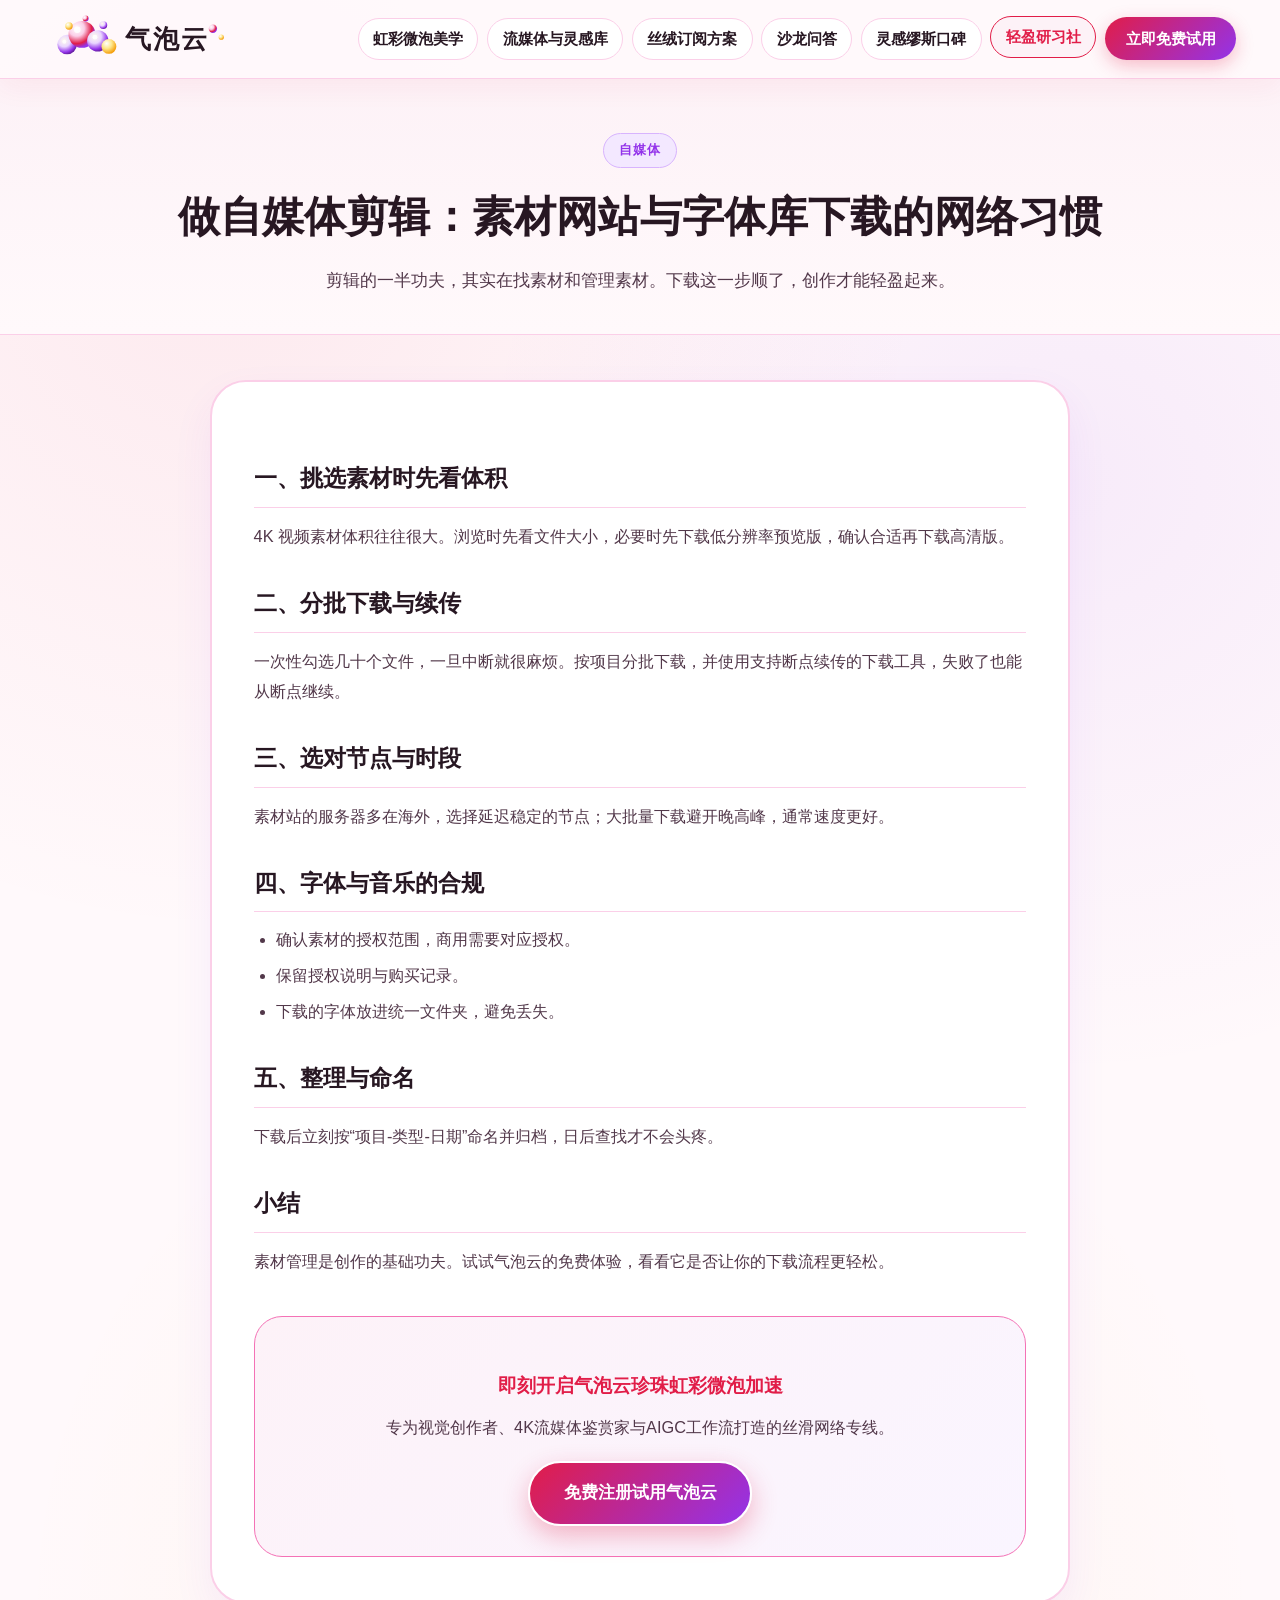
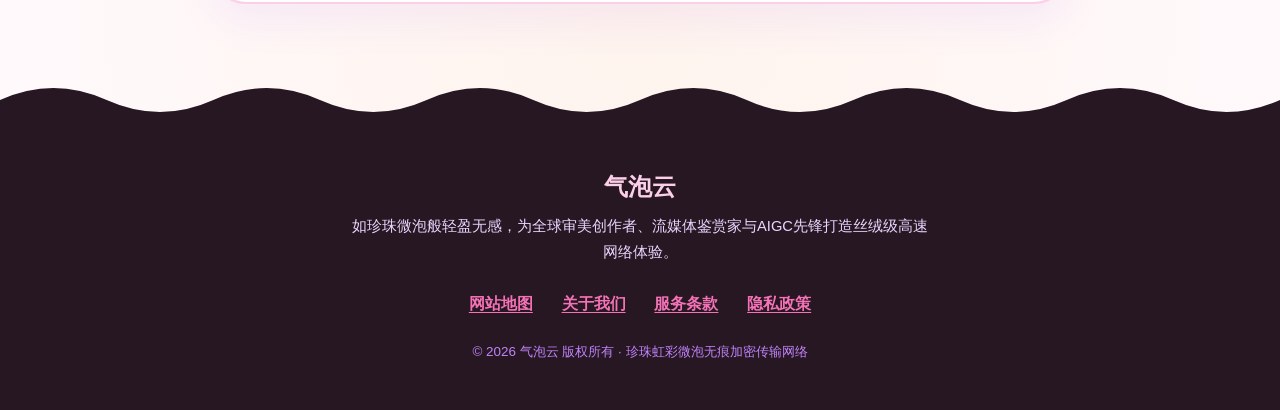
==== commit 3591ae86: "Update blog hyperlinks to dajichang.mom" ====
--- a/ai-video-generation-sora-runway-bandwidth.html
+++ b/ai-video-generation-sora-runway-bandwidth.html
@@ -3,8 +3,8 @@
 <head>
   <meta charset="UTF-8">
   <meta name="viewport" content="width=device-width, initial-scale=1.0">
-  <title>AI视频生成工具进入爆发期，大体积素材实时上传与云端渲染如何提速 - 气泡云</title>
-  <meta name="description" content="面对Sora、Runway Gen-3、Pika及Midjourney等云端AIGC工具的大体积参考视频上传与高清成片拉取需求，如何配置高上行纯净专线？">
+  <title>做自媒体剪辑：素材网站与字体库下载的网络习惯 - 气泡云轻盈研习社</title>
+  <meta name="description" content="剪辑视频需要不断下载素材、音乐与字体。介绍在素材网站下载大文件时的节点选择、断点续传、分批下载与整理习惯。">
   <link rel="canonical" href="https://qipaoyun.makeup/ai-video-generation-sora-runway-bandwidth.html">
   <link rel="stylesheet" href="style.css">
 </head>
@@ -65,40 +65,26 @@
   <main>
     <section class="velvet-subhero">
       <div class="velvet-container">
-        <span class="editorial-sec-kicker">AIGC生产力实战</span>
-        <h1>AI视频生成工具进入爆发期，大体积素材实时上传与云端渲染如何提速</h1>
-        <p>面对Sora、Runway Gen-3、Pika及Midjourney等云端AIGC工具的大体积参考视频上传与高清成片拉取需求，如何配置高上行纯净专线？</p>
+        <span class="editorial-sec-kicker">自媒体</span>
+        <h1>做自媒体剪辑：素材网站与字体库下载的网络习惯</h1>
+        <p>剪辑的一半功夫，其实在找素材和管理素材。下载这一步顺了，创作才能轻盈起来。</p>
       </div>
     </section>
     <div class="velvet-container">
       <article class="velvet-prose">
-        
-<h2>从文生图到文生视频：AIGC工作流对网络提出了哪些新挑战？</h2>
-<p>如果说两年前使用AI工具还仅仅停留在发送几十字的文本提示词（Prompt）并接收几百KB的文字回复，那么进入2026年，以OpenAI Sora、Runway Gen-3 Alpha、Luma Dream Machine、Kling海外版以及Midjourney高清重绘为代表的生成式AI视频与视觉工具，已经彻底改变了创意产业的工作方式。如今的影视后期、广告制作与自媒体创作者，每天都需要将数百兆甚至数GB的本地4K ProRes参考视频、多角度角色设定图上传至海外云端算力中心，并在生成完毕后第一时间拉取高码率成片进行剪辑合成。</p>
-<p>在这一过程中，许多创作者发现原本勉强够用的普通节点开始频频掉链子：素材上传进度条卡在99%报错失败、WebSocket实时预览连接频繁断开，甚至因为出口IP混杂了大量垃圾爬虫而导致珍贵的Pro付费账号被风控冻结。</p>
-
-<h2>揭秘云端AI视频渲染传输的两大核心瓶颈</h2>
-<p>要打造一条坚如磐石的AIGC生产力网络通道，必须同时攻克“大带宽上行吞吐”与“高信誉固定出口”两大难关。如果您正在为工作室筛选主力节点，建议先参考AIGC云端创作大带宽节点横评中的上行速率与IP纯净度实测对比。</p>
-
-<h3>1. 被忽视的“上行带宽（Upload Bandwidth）”与长连接保活</h3>
-<p>绝大多数家用加速工具只宣传下行速度，却对上行通道做了严苛的限速。当你向Runway或Sora上传一段500MB的4K垫图视频或音频轨时，如果上行链路存在丢包或速率被限制在5Mbps以内，上传耗时会长达十余分钟，一旦期间TLS会话超时中断就必须从头再来。此外，云端渲染排队期间依赖WebSocket长连接实时推送渲染百分比，任何闪断都会造成前端界面假死。</p>
-
-<h3>2. 严苛的账密风控与地理位置一致性校验</h3>
-<p>主流AIGC平台对算力滥用极为敏感。如果您的节点在短短半小时内先后从美国硅谷、德国法兰克福、新加坡三个不同国家的机房IP登录同一个AI账号，或者所用的IP属于低信誉度IDC黑名单，极易触发二步验证甚至封禁订阅资格。</p>
-
-<h2>气泡云如何为AIGC创作者构建零焦虑高速通道？</h2>
-<p>针对高强度AI视频与视觉创作场景，气泡云在丝绒玫瑰与高定沙龙套餐中部署了专属的AIGC加速引擎：</p>
-
-<h3>1. 对称级IEPL微泡上行加速与分块断点续传优化</h3>
-<p>气泡云打通了直达美国西海岸（硅谷/洛杉矶）与日本东京核心AI算力机房的高带宽对称内网专线，实测单用户上行突发速率可轻松跑满家庭光纤物理上行上限，让数百兆高清参考素材在数秒内完成云端投递。</p>
-
-<h3>2. 创作者专属原生ISP固定出口（Sticky Residential IP）</h3>
-<p>气泡云内置的AIGC分流策略会自动将OpenAI、Anthropic、Runway、Midjourney、ElevenLabs及Figma AI等核心域名锁定在固定的高信誉度美区或日区原生ISP出口上，并开启底层微泡心跳保活机制，确保长达数小时的连续渲染与多轮提示词精调稳如泰山，让您的创意灵感再也不受网络束缚。</p>
-
-<h2>总结：把等待上传的时间留给真正的艺术创作</h2>
-<p>在分秒必争的商业视觉与短视频赛道中，流畅稳定的云端协同能力就是创作者的隐形竞争力。选择具备大带宽上行IEPL专线与高信誉原生IP保护的气泡云，不仅能够让多轨4K素材上传与云端实时预览快人一步，更能让每一次AI视频渲染与跨国数字资产交付都优雅高效、一气呵成。</p>
-
-        <div class="velvet-cta-box">
+<h2>一、挑选素材时先看体积</h2>
+<p>4K 视频素材体积往往很大。浏览时先看文件大小，必要时先下载低分辨率预览版，确认合适再下载高清版。</p>
+<h2>二、分批下载与续传</h2>
+<p>一次性勾选几十个文件，一旦中断就很麻烦。按项目分批下载，并使用支持断点续传的下载工具，失败了也能从断点继续。</p>
+<h2>三、选对节点与时段</h2>
+<p>素材站的服务器多在海外，选择延迟稳定的节点；大批量下载避开晚高峰，通常速度更好。</p>
+<h2>四、字体与音乐的合规</h2>
+<ul><li>确认素材的授权范围，商用需要对应授权。</li><li>保留授权说明与购买记录。</li><li>下载的字体放进统一文件夹，避免丢失。</li></ul>
+<h2>五、整理与命名</h2>
+<p>下载后立刻按“项目-类型-日期”命名并归档，日后查找才不会头疼。</p>
+<h2>小结</h2>
+<p>素材管理是创作的基础功夫。试试气泡云的免费体验，看看它是否让你的下载流程更轻松。</p>
+ <div class="velvet-cta-box">
           <h3>即刻开启气泡云珍珠虹彩微泡加速</h3>
           <p>专为视觉创作者、4K流媒体鉴赏家与AIGC工作流打造的丝滑网络专线。</p>
           <a href="https://ww012.twilightaff.com/#/?code=A56DH1Af" rel="nofollow" target="_blank" class="btn-velvet-primary">免费注册试用气泡云</a>
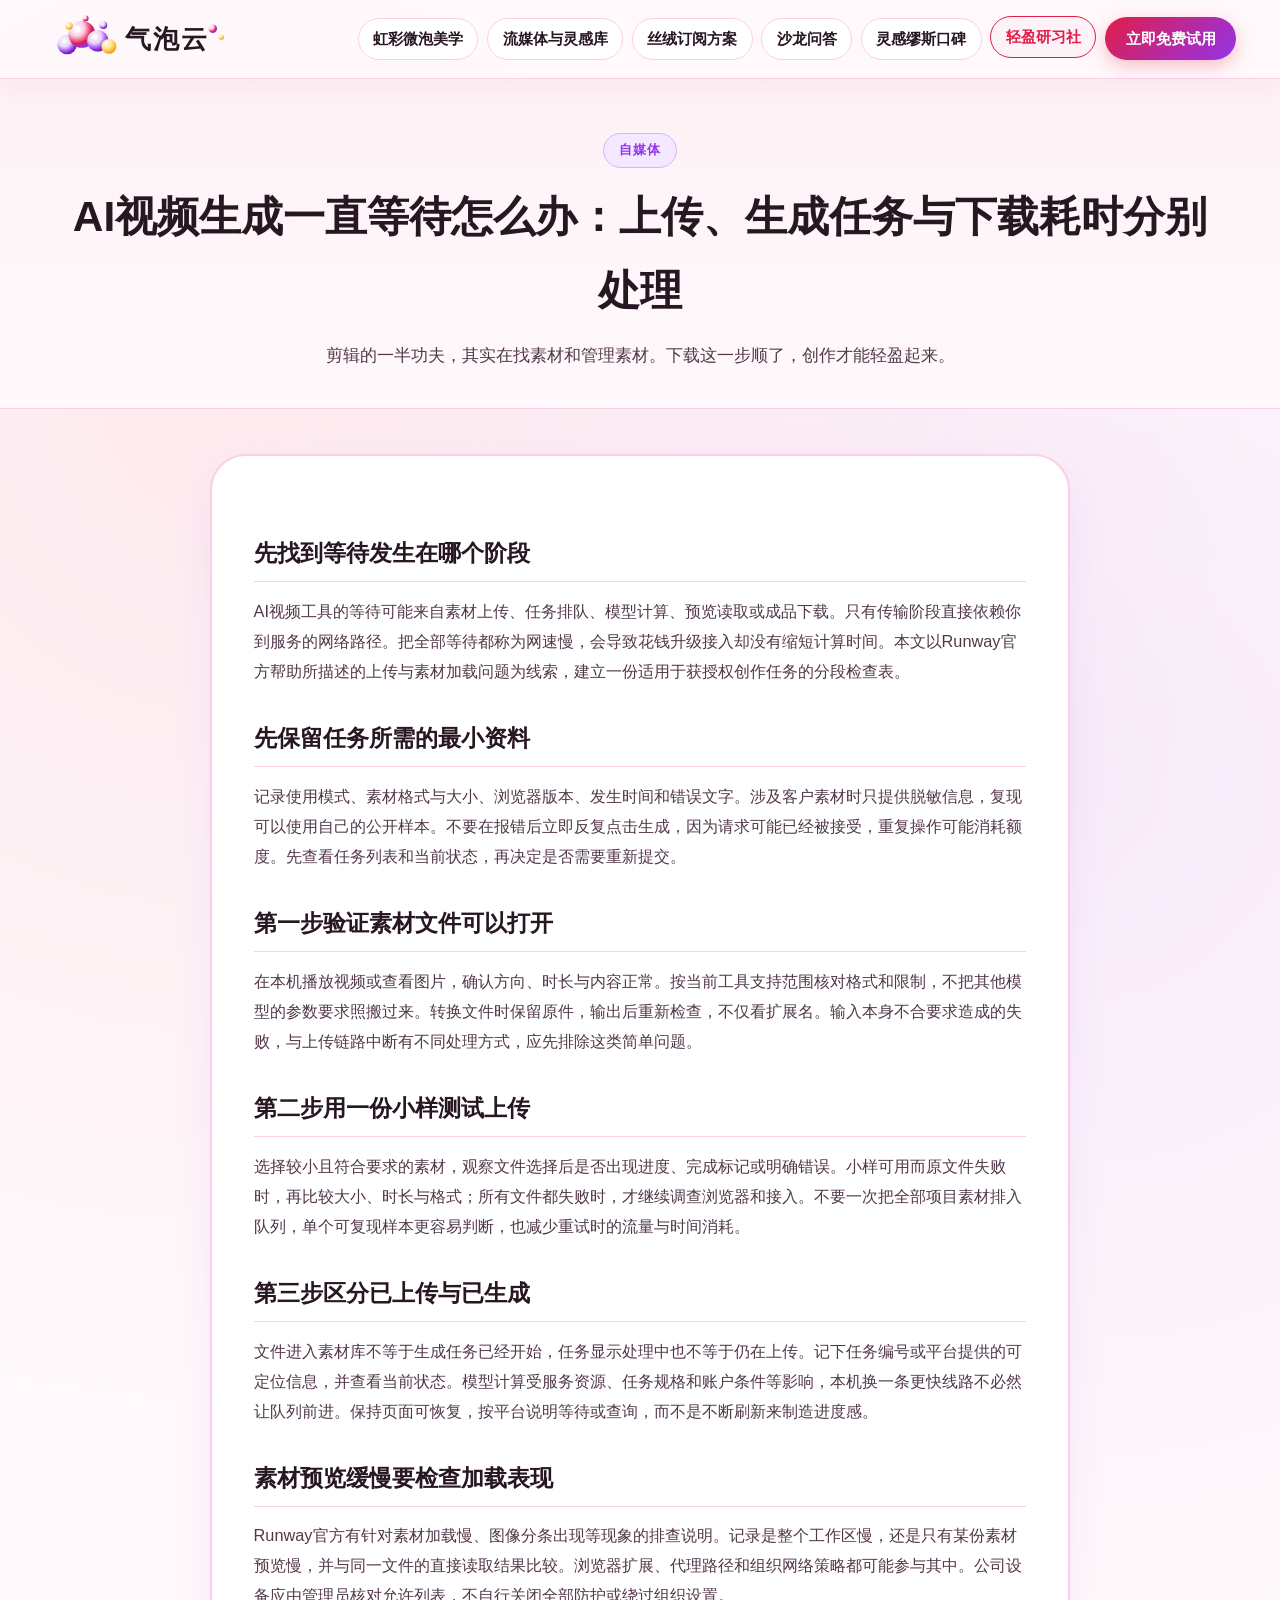
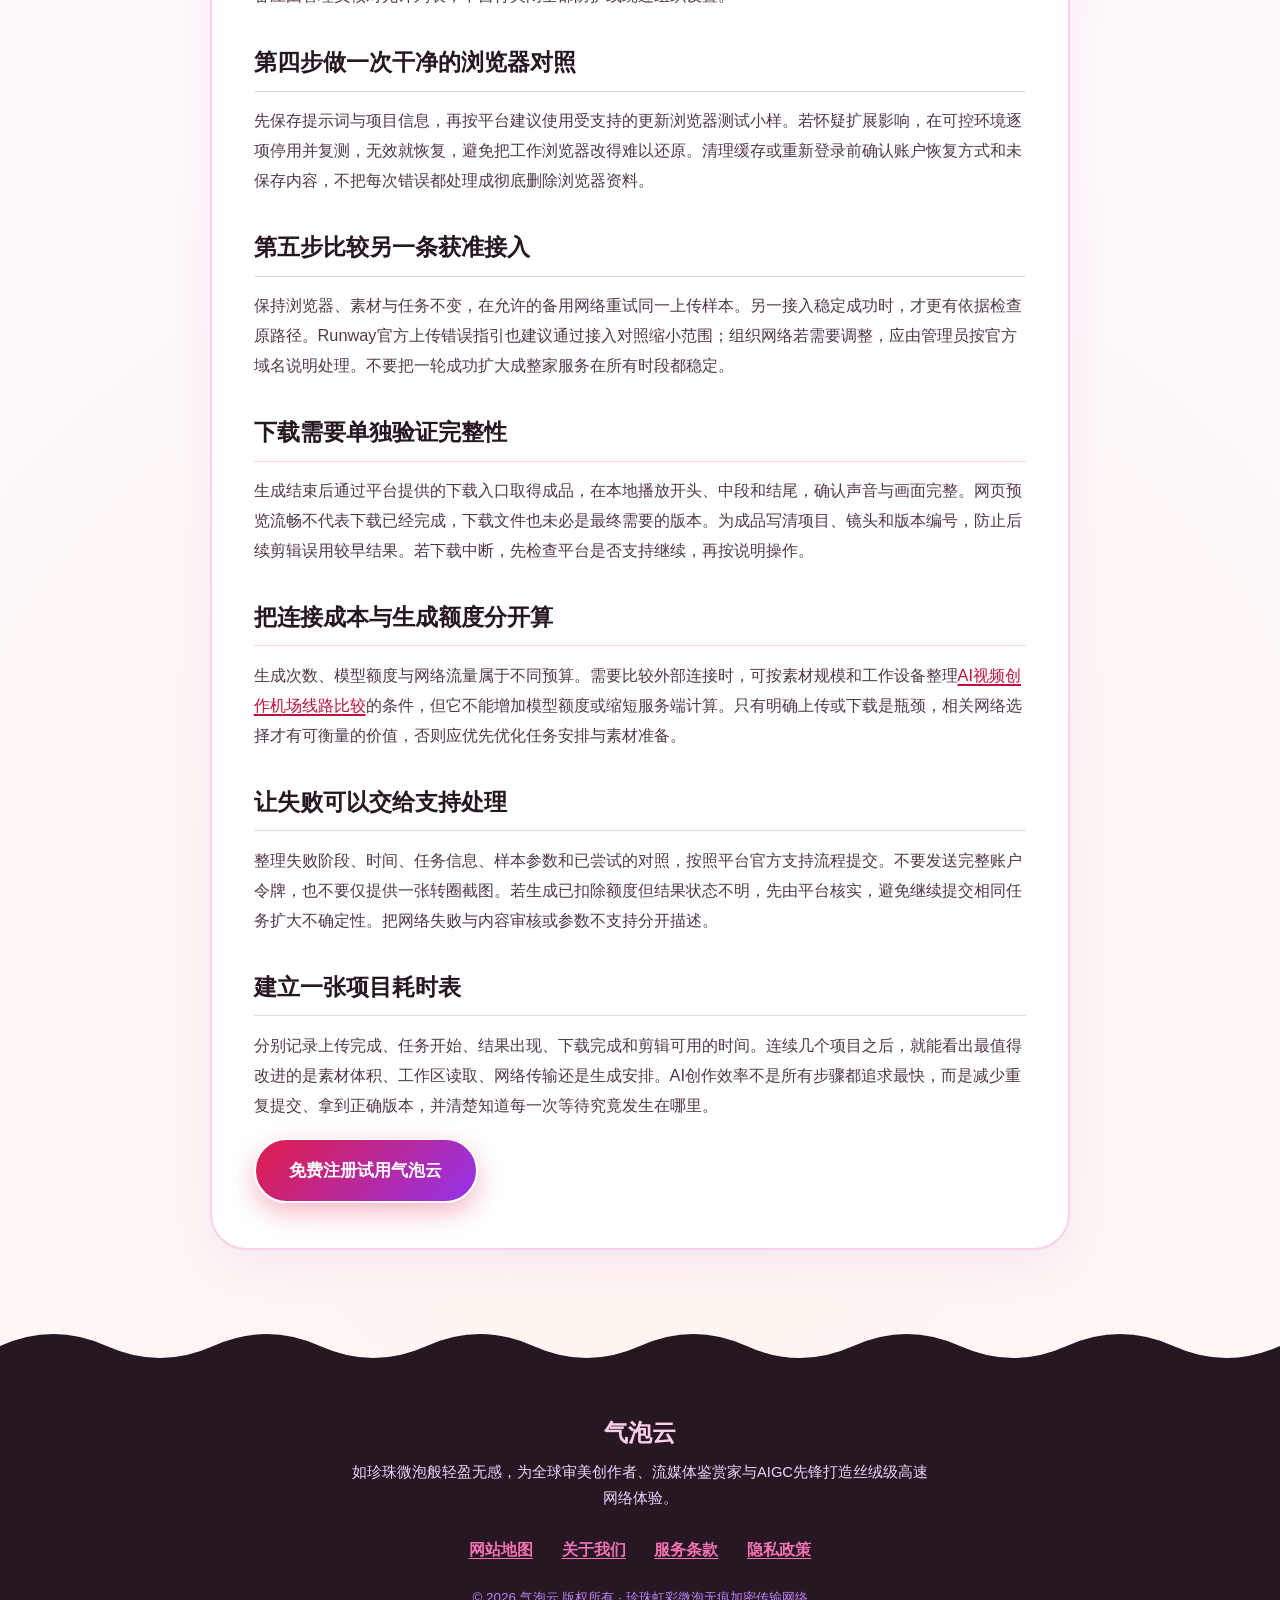
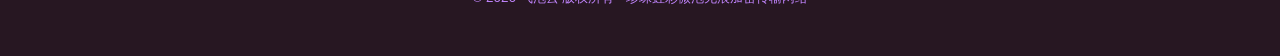
==== commit afc670b7: "Restore detailed guides and clarify airport homepage introductions" ====
--- a/ai-video-generation-sora-runway-bandwidth.html
+++ b/ai-video-generation-sora-runway-bandwidth.html
@@ -1,118 +1,101 @@
 <!DOCTYPE html>
+
 <html lang="zh-CN">
 <head>
-  <meta charset="UTF-8">
-  <meta name="viewport" content="width=device-width, initial-scale=1.0">
-  <title>做自媒体剪辑：素材网站与字体库下载的网络习惯 - 气泡云轻盈研习社</title>
-  <meta name="description" content="剪辑视频需要不断下载素材、音乐与字体。介绍在素材网站下载大文件时的节点选择、断点续传、分批下载与整理习惯。">
-  <link rel="canonical" href="https://qipaoyun.makeup/ai-video-generation-sora-runway-bandwidth.html">
-  <link rel="stylesheet" href="style.css">
+<meta charset="utf-8"/>
+<meta content="width=device-width, initial-scale=1.0" name="viewport"/>
+<title>AI视频生成一直等待怎么办：上传、生成任务与下载耗时分别处理</title>
+<meta content="AI视频生成一直等待怎么办：上传、生成任务与下载耗时分别处理，按照实际任务拆解操作过程、失败判断与恢复步骤，帮助读者选择适合自己的连接方案。" name="description"/>
+<link href="https://qipaoyun.makeup/ai-video-generation-sora-runway-bandwidth.html" rel="canonical"/>
+<link href="style.css" rel="stylesheet"/>
 </head>
 <body>
-  <header class="velvet-header">
-  <div class="velvet-header-wrap">
-    <a href="index.html" class="pearl-brand" aria-label="气泡云首页">
-  <svg class="pearl-logo-svg" viewBox="0 0 215 56" width="205" height="52" role="img" aria-label="气泡云珍珠虹彩微泡皇冠云朵标志">
-    <defs>
-      <radialGradient id="pearlRose" cx="30%" cy="28%" r="72%">
-        <stop offset="0%" stop-color="#FFFFFF"/>
-        <stop offset="40%" stop-color="#FBCFE8"/>
-        <stop offset="78%" stop-color="#E11D48"/>
-        <stop offset="100%" stop-color="#9333EA"/>
-      </radialGradient>
-      <radialGradient id="pearlOrchid" cx="35%" cy="30%" r="70%">
-        <stop offset="0%" stop-color="#FFFBEB"/>
-        <stop offset="45%" stop-color="#E9D5FF"/>
-        <stop offset="85%" stop-color="#9333EA"/>
-        <stop offset="100%" stop-color="#6B21A8"/>
-      </radialGradient>
-      <radialGradient id="pearlGold" cx="35%" cy="30%" r="70%">
-        <stop offset="0%" stop-color="#FFFFFF"/>
-        <stop offset="50%" stop-color="#FDE68A"/>
-        <stop offset="100%" stop-color="#F59E0B"/>
-      </radialGradient>
-    </defs>
-    <!-- Iridescent Pearl Crown Cloud -->
-    <circle cx="22" cy="34" r="10.5" fill="url(#pearlOrchid)"/>
-    <circle cx="38" cy="23" r="14.5" fill="url(#pearlRose)"/>
-    <circle cx="55" cy="30" r="11.5" fill="url(#pearlOrchid)"/>
-    <circle cx="67" cy="36" r="8" fill="url(#pearlGold)"/>
-    <!-- Floating crown pearls -->
-    <circle class="pearl-float p1" cx="24" cy="14" r="4" fill="url(#pearlGold)"/>
-    <circle class="pearl-float p2" cx="42" cy="6" r="3.2" fill="url(#pearlRose)"/>
-    <circle class="pearl-float p3" cx="61" cy="13" r="4.2" fill="url(#pearlOrchid)"/>
-    <!-- Specular highlights -->
-    <circle cx="33" cy="18" r="3.5" fill="#FFFFFF" opacity="0.88"/>
-    <circle cx="52" cy="26" r="2.6" fill="#FFFFFF" opacity="0.85"/>
-    <circle cx="19" cy="31" r="2.2" fill="#FFFFFF" opacity="0.8"/>
-    <!-- Brand Typography 气泡云 -->
-    <text x="84" y="38" font-family="'PingFang SC', 'Songti SC', 'Microsoft YaHei', serif" font-size="28" font-weight="800" fill="#271722" letter-spacing="2.5">气泡云</text>
-    <circle cx="179" cy="17" r="4.5" fill="url(#pearlRose)"/>
-    <circle cx="188" cy="26" r="2.8" fill="url(#pearlGold)"/>
-  </svg>
+<header class="velvet-header">
+<div class="velvet-header-wrap">
+<a aria-label="气泡云首页" class="pearl-brand" href="index.html">
+<svg aria-label="气泡云珍珠虹彩微泡皇冠云朵标志" class="pearl-logo-svg" height="52" role="img" viewbox="0 0 215 56" width="205">
+<defs>
+<radialgradient cx="30%" cy="28%" id="pearlRose" r="72%">
+<stop offset="0%" stop-color="#FFFFFF"></stop>
+<stop offset="40%" stop-color="#FBCFE8"></stop>
+<stop offset="78%" stop-color="#E11D48"></stop>
+<stop offset="100%" stop-color="#9333EA"></stop>
+</radialgradient>
+<radialgradient cx="35%" cy="30%" id="pearlOrchid" r="70%">
+<stop offset="0%" stop-color="#FFFBEB"></stop>
+<stop offset="45%" stop-color="#E9D5FF"></stop>
+<stop offset="85%" stop-color="#9333EA"></stop>
+<stop offset="100%" stop-color="#6B21A8"></stop>
+</radialgradient>
+<radialgradient cx="35%" cy="30%" id="pearlGold" r="70%">
+<stop offset="0%" stop-color="#FFFFFF"></stop>
+<stop offset="50%" stop-color="#FDE68A"></stop>
+<stop offset="100%" stop-color="#F59E0B"></stop>
+</radialgradient>
+</defs>
+<!-- Iridescent Pearl Crown Cloud -->
+<circle cx="22" cy="34" fill="url(#pearlOrchid)" r="10.5"></circle>
+<circle cx="38" cy="23" fill="url(#pearlRose)" r="14.5"></circle>
+<circle cx="55" cy="30" fill="url(#pearlOrchid)" r="11.5"></circle>
+<circle cx="67" cy="36" fill="url(#pearlGold)" r="8"></circle>
+<!-- Floating crown pearls -->
+<circle class="pearl-float p1" cx="24" cy="14" fill="url(#pearlGold)" r="4"></circle>
+<circle class="pearl-float p2" cx="42" cy="6" fill="url(#pearlRose)" r="3.2"></circle>
+<circle class="pearl-float p3" cx="61" cy="13" fill="url(#pearlOrchid)" r="4.2"></circle>
+<!-- Specular highlights -->
+<circle cx="33" cy="18" fill="#FFFFFF" opacity="0.88" r="3.5"></circle>
+<circle cx="52" cy="26" fill="#FFFFFF" opacity="0.85" r="2.6"></circle>
+<circle cx="19" cy="31" fill="#FFFFFF" opacity="0.8" r="2.2"></circle>
+<!-- Brand Typography 气泡云 -->
+<text fill="#271722" font-family="'PingFang SC', 'Songti SC', 'Microsoft YaHei', serif" font-size="28" font-weight="800" letter-spacing="2.5" x="84" y="38">气泡云</text>
+<circle cx="179" cy="17" fill="url(#pearlRose)" r="4.5"></circle>
+<circle cx="188" cy="26" fill="url(#pearlGold)" r="2.8"></circle>
+</svg>
 </a>
-    <nav class="velvet-nav" aria-label="主导航">
-      <a href="index.html#pearl-craft" class="velvet-nav-link">虹彩微泡美学</a>
-      <a href="index.html#editorial-media" class="velvet-nav-link">流媒体与灵感库</a>
-      <a href="index.html#pedestal-plans" class="velvet-nav-link">丝绒订阅方案</a>
-      <a href="index.html#salon-faq" class="velvet-nav-link">沙龙问答</a>
-      <a href="index.html#creator-voices" class="velvet-nav-link">灵感缪斯口碑</a>
-      <a href="velvet-journal.html" class="velvet-nav-link is-current">轻盈研习社</a>
-      <a href="https://ww012.twilightaff.com/#/?code=A56DH1Af" rel="nofollow" target="_blank" class="velvet-cta-pill">立即免费试用</a>
-    </nav>
-  </div>
+<nav aria-label="主导航" class="velvet-nav">
+<a class="velvet-nav-link" href="index.html#pearl-craft">虹彩微泡美学</a>
+<a class="velvet-nav-link" href="index.html#editorial-media">流媒体与灵感库</a>
+<a class="velvet-nav-link" href="index.html#pedestal-plans">丝绒订阅方案</a>
+<a class="velvet-nav-link" href="index.html#salon-faq">沙龙问答</a>
+<a class="velvet-nav-link" href="index.html#creator-voices">灵感缪斯口碑</a>
+<a class="velvet-nav-link is-current" href="velvet-journal.html">轻盈研习社</a>
+<a class="velvet-cta-pill" href="https://ww012.twilightaff.com/#/?code=A56DH1Af" rel="nofollow" target="_blank">立即免费试用</a>
+</nav>
+</div>
 </header>
-  <main>
-    <section class="velvet-subhero">
-      <div class="velvet-container">
-        <span class="editorial-sec-kicker">自媒体</span>
-        <h1>做自媒体剪辑：素材网站与字体库下载的网络习惯</h1>
-        <p>剪辑的一半功夫，其实在找素材和管理素材。下载这一步顺了，创作才能轻盈起来。</p>
-      </div>
-    </section>
-    <div class="velvet-container">
-      <article class="velvet-prose">
-<h2>一、挑选素材时先看体积</h2>
-<p>4K 视频素材体积往往很大。浏览时先看文件大小，必要时先下载低分辨率预览版，确认合适再下载高清版。</p>
-<h2>二、分批下载与续传</h2>
-<p>一次性勾选几十个文件，一旦中断就很麻烦。按项目分批下载，并使用支持断点续传的下载工具，失败了也能从断点继续。</p>
-<h2>三、选对节点与时段</h2>
-<p>素材站的服务器多在海外，选择延迟稳定的节点；大批量下载避开晚高峰，通常速度更好。</p>
-<h2>四、字体与音乐的合规</h2>
-<ul><li>确认素材的授权范围，商用需要对应授权。</li><li>保留授权说明与购买记录。</li><li>下载的字体放进统一文件夹，避免丢失。</li></ul>
-<h2>五、整理与命名</h2>
-<p>下载后立刻按“项目-类型-日期”命名并归档，日后查找才不会头疼。</p>
-<h2>小结</h2>
-<p>素材管理是创作的基础功夫。试试气泡云的免费体验，看看它是否让你的下载流程更轻松。</p>
- <div class="velvet-cta-box">
-          <h3>即刻开启气泡云珍珠虹彩微泡加速</h3>
-          <p>专为视觉创作者、4K流媒体鉴赏家与AIGC工作流打造的丝滑网络专线。</p>
-          <a href="https://ww012.twilightaff.com/#/?code=A56DH1Af" rel="nofollow" target="_blank" class="btn-velvet-primary">免费注册试用气泡云</a>
-        </div>
-      </article>
-    </div>
-  </main>
-  <footer class="velvet-footer">
-  <div class="scallop-pearl-divider" aria-hidden="true">
-    <svg viewBox="0 0 1440 56" preserveAspectRatio="none">
-      <path d="M0,56 L0,28 Q60,0 120,28 T240,28 T360,28 T480,28 T600,28 T720,28 T840,28 T960,28 T1080,28 T1200,28 T1320,28 T1440,28 L1440,56 Z" fill="#271722"/>
-    </svg>
-  </div>
-  <div class="velvet-footer-inner">
-    <div class="velvet-container">
-      <div class="footer-editorial-head">
-        <span class="footer-logo-name">气泡云</span>
-        <p class="footer-motto">如珍珠微泡般轻盈无感，为全球审美创作者、流媒体鉴赏家与AIGC先锋打造丝绒级高速网络体验。</p>
-      </div>
-      <nav class="footer-legal-nav" aria-label="底部合规链接">
-        <a href="sitemap.html">网站地图</a>
-        <a href="about.html">关于我们</a>
-        <a href="terms.html">服务条款</a>
-        <a href="privacy.html">隐私政策</a>
-      </nav>
-      <p class="footer-copyright">© 2026 气泡云 版权所有 · 珍珠虹彩微泡无痕加密传输网络</p>
-    </div>
-  </div>
+<main>
+<section class="velvet-subhero">
+<div class="velvet-container">
+<span class="editorial-sec-kicker">自媒体</span>
+<h1>AI视频生成一直等待怎么办：上传、生成任务与下载耗时分别处理</h1>
+<p>剪辑的一半功夫，其实在找素材和管理素材。下载这一步顺了，创作才能轻盈起来。</p>
+</div>
+</section>
+<div class="velvet-container">
+<article class="velvet-prose"><div data-swc-article-body="2026-11-16"><h2>先找到等待发生在哪个阶段</h2><p>AI视频工具的等待可能来自素材上传、任务排队、模型计算、预览读取或成品下载。只有传输阶段直接依赖你到服务的网络路径。把全部等待都称为网速慢，会导致花钱升级接入却没有缩短计算时间。本文以Runway官方帮助所描述的上传与素材加载问题为线索，建立一份适用于获授权创作任务的分段检查表。</p><h2>先保留任务所需的最小资料</h2><p>记录使用模式、素材格式与大小、浏览器版本、发生时间和错误文字。涉及客户素材时只提供脱敏信息，复现可以使用自己的公开样本。不要在报错后立即反复点击生成，因为请求可能已经被接受，重复操作可能消耗额度。先查看任务列表和当前状态，再决定是否需要重新提交。</p><h2>第一步验证素材文件可以打开</h2><p>在本机播放视频或查看图片，确认方向、时长与内容正常。按当前工具支持范围核对格式和限制，不把其他模型的参数要求照搬过来。转换文件时保留原件，输出后重新检查，不仅看扩展名。输入本身不合要求造成的失败，与上传链路中断有不同处理方式，应先排除这类简单问题。</p><h2>第二步用一份小样测试上传</h2><p>选择较小且符合要求的素材，观察文件选择后是否出现进度、完成标记或明确错误。小样可用而原文件失败时，再比较大小、时长与格式；所有文件都失败时，才继续调查浏览器和接入。不要一次把全部项目素材排入队列，单个可复现样本更容易判断，也减少重试时的流量与时间消耗。</p><h2>第三步区分已上传与已生成</h2><p>文件进入素材库不等于生成任务已经开始，任务显示处理中也不等于仍在上传。记下任务编号或平台提供的可定位信息，并查看当前状态。模型计算受服务资源、任务规格和账户条件等影响，本机换一条更快线路不必然让队列前进。保持页面可恢复，按平台说明等待或查询，而不是不断刷新来制造进度感。</p><h2>素材预览缓慢要检查加载表现</h2><p>Runway官方有针对素材加载慢、图像分条出现等现象的排查说明。记录是整个工作区慢，还是只有某份素材预览慢，并与同一文件的直接读取结果比较。浏览器扩展、代理路径和组织网络策略都可能参与其中。公司设备应由管理员核对允许列表，不自行关闭全部防护或绕过组织设置。</p><h2>第四步做一次干净的浏览器对照</h2><p>先保存提示词与项目信息，再按平台建议使用受支持的更新浏览器测试小样。若怀疑扩展影响，在可控环境逐项停用并复测，无效就恢复，避免把工作浏览器改得难以还原。清理缓存或重新登录前确认账户恢复方式和未保存内容，不把每次错误都处理成彻底删除浏览器资料。</p><h2>第五步比较另一条获准接入</h2><p>保持浏览器、素材与任务不变，在允许的备用网络重试同一上传样本。另一接入稳定成功时，才更有依据检查原路径。Runway官方上传错误指引也建议通过接入对照缩小范围；组织网络若需要调整，应由管理员按官方域名说明处理。不要把一轮成功扩大成整家服务在所有时段都稳定。</p><h2>下载需要单独验证完整性</h2><p>生成结束后通过平台提供的下载入口取得成品，在本地播放开头、中段和结尾，确认声音与画面完整。网页预览流畅不代表下载已经完成，下载文件也未必是最终需要的版本。为成品写清项目、镜头和版本编号，防止后续剪辑误用较早结果。若下载中断，先检查平台是否支持继续，再按说明操作。</p><h2>把连接成本与生成额度分开算</h2><p>生成次数、模型额度与网络流量属于不同预算。需要比较外部连接时，可按素材规模和工作设备整理<a href="https://dajichang.mom/">AI视频创作机场线路比较</a>的条件，但它不能增加模型额度或缩短服务端计算。只有明确上传或下载是瓶颈，相关网络选择才有可衡量的价值，否则应优先优化任务安排与素材准备。</p><h2>让失败可以交给支持处理</h2><p>整理失败阶段、时间、任务信息、样本参数和已尝试的对照，按照平台官方支持流程提交。不要发送完整账户令牌，也不要仅提供一张转圈截图。若生成已扣除额度但结果状态不明，先由平台核实，避免继续提交相同任务扩大不确定性。把网络失败与内容审核或参数不支持分开描述。</p><h2>建立一张项目耗时表</h2><p>分别记录上传完成、任务开始、结果出现、下载完成和剪辑可用的时间。连续几个项目之后，就能看出最值得改进的是素材体积、工作区读取、网络传输还是生成安排。AI创作效率不是所有步骤都追求最快，而是减少重复提交、拿到正确版本，并清楚知道每一次等待究竟发生在哪里。</p></div><div class="article-original-promotion"><a class="btn-velvet-primary" href="https://ww012.twilightaff.com/#/?code=A56DH1Af" rel="nofollow" target="_blank">免费注册试用气泡云</a></div></article>
+</div>
+</main>
+<footer class="velvet-footer">
+<div aria-hidden="true" class="scallop-pearl-divider">
+<svg preserveaspectratio="none" viewbox="0 0 1440 56">
+<path d="M0,56 L0,28 Q60,0 120,28 T240,28 T360,28 T480,28 T600,28 T720,28 T840,28 T960,28 T1080,28 T1200,28 T1320,28 T1440,28 L1440,56 Z" fill="#271722"></path>
+</svg>
+</div>
+<div class="velvet-footer-inner">
+<div class="velvet-container">
+<div class="footer-editorial-head">
+<span class="footer-logo-name">气泡云</span>
+<p class="footer-motto">如珍珠微泡般轻盈无感，为全球审美创作者、流媒体鉴赏家与AIGC先锋打造丝绒级高速网络体验。</p>
+</div>
+<nav aria-label="底部合规链接" class="footer-legal-nav">
+<a href="sitemap.html">网站地图</a>
+<a href="about.html">关于我们</a>
+<a href="terms.html">服务条款</a>
+<a href="privacy.html">隐私政策</a>
+</nav>
+<p class="footer-copyright">© 2026 气泡云 版权所有 · 珍珠虹彩微泡无痕加密传输网络</p>
+</div>
+</div>
 </footer>
 </body>
 </html>
